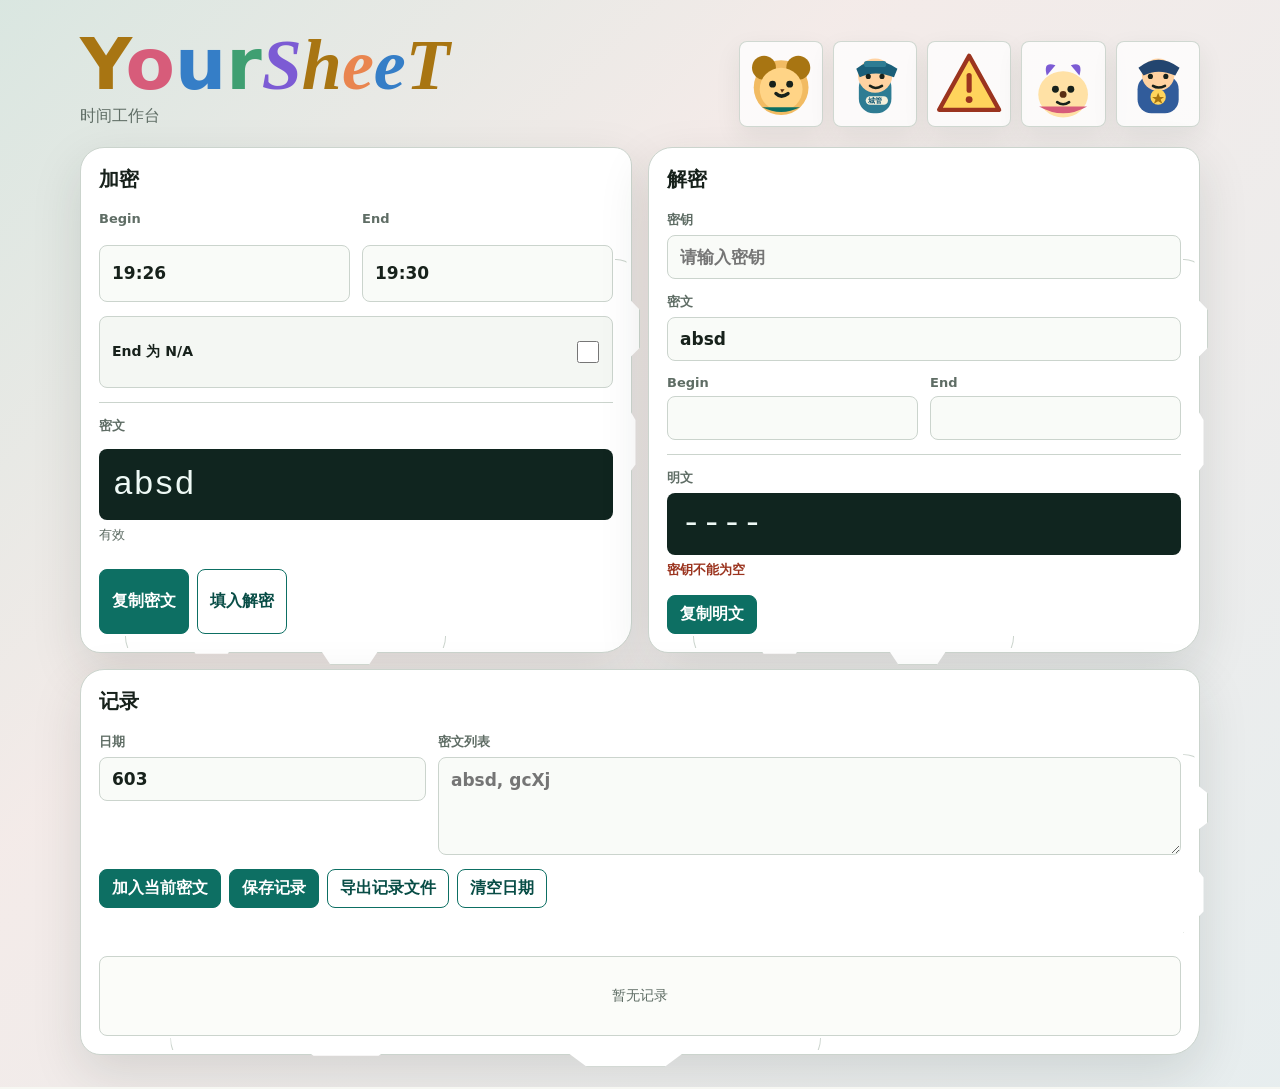
==== index.html @ ac3993b5 "Add melty panels and wrong-key alert" ====
<!doctype html>
<html lang="zh-CN">
<head>
  <meta charset="utf-8">
  <meta name="viewport" content="width=device-width, initial-scale=1">
  <title>YourSheeT</title>
  <style>
    :root {
      color-scheme: light;
      --bg: #f6f7f2;
      --ink: #17211b;
      --muted: #5f6d65;
      --line: #cbd4cd;
      --panel: #ffffff;
      --accent: #0d6f63;
      --accent-dark: #084d46;
      --ochre: #a87512;
      --rose: #d75c7a;
      --sky: #357ec7;
      --leaf: #3f9f72;
      --violet: #7c5bd4;
      --peach: #e9854f;
      --warn: #9b341f;
      --field: #f9fbf8;
      --shadow: 0 18px 50px rgba(32, 47, 39, 0.13);
    }

    * {
      box-sizing: border-box;
    }

    body {
      margin: 0;
      min-height: 100vh;
      overflow-x: hidden;
      font-family: Inter, ui-sans-serif, system-ui, -apple-system, BlinkMacSystemFont, "Segoe UI", sans-serif;
      background:
        linear-gradient(135deg, rgba(13, 111, 99, 0.12), rgba(215, 92, 122, 0.08) 36%, rgba(53, 126, 199, 0.08)),
        var(--bg);
      color: var(--ink);
    }

    main {
      width: min(1120px, calc(100vw - 32px));
      margin: 0 auto;
      padding: 32px 0;
    }

    header {
      margin-bottom: 20px;
    }

    .hero {
      display: grid;
      grid-template-columns: minmax(0, 1fr) minmax(320px, 0.72fr);
      gap: 18px;
      align-items: end;
    }

    .brand {
      margin: 0;
      font-size: clamp(32px, 6vw, 72px);
      line-height: 0.9;
      letter-spacing: 0;
      font-weight: 850;
    }

    .brand-main {
      font-family: Inter, ui-sans-serif, system-ui, -apple-system, BlinkMacSystemFont, "Segoe UI", sans-serif;
    }

    .brand-sheet {
      font-family: "Playfair Display", "Cormorant Garamond", Georgia, "Times New Roman", serif;
      font-weight: 760;
      font-style: italic;
    }

    .brand-ochre {
      color: var(--ochre);
    }

    .brand-rose {
      color: var(--rose);
    }

    .brand-sky {
      color: var(--sky);
    }

    .brand-leaf {
      color: var(--leaf);
    }

    .brand-violet {
      color: var(--violet);
    }

    .brand-peach {
      color: var(--peach);
    }

    .subhead {
      margin: 8px 0 0;
      color: var(--muted);
      font-size: 16px;
    }

    .visuals {
      display: grid;
      grid-template-columns: repeat(5, minmax(54px, 1fr));
      gap: 10px;
      align-items: end;
    }

    .mascot {
      display: grid;
      place-items: center;
      min-height: 86px;
      border: 1px solid rgba(203, 212, 205, 0.9);
      border-radius: 8px;
      background: rgba(255, 255, 255, 0.76);
      box-shadow: 0 10px 26px rgba(32, 47, 39, 0.08);
    }

    .mascot svg {
      width: min(86px, 100%);
      height: auto;
      display: block;
    }

    .workspace {
      display: grid;
      grid-template-columns: minmax(0, 1fr) minmax(0, 1fr);
      gap: 16px;
      align-items: stretch;
    }

    section {
      position: relative;
      display: flex;
      flex-direction: column;
      background: var(--panel);
      border: 1px solid var(--line);
      border-radius: 24px 18px 30px 20px;
      box-shadow: var(--shadow);
      min-width: 0;
      isolation: isolate;
    }

    section::before,
    section::after {
      content: "";
      position: absolute;
      pointer-events: none;
      z-index: 1;
      background: var(--panel);
      border: 1px solid var(--line);
    }

    section::before {
      left: 8%;
      bottom: -13px;
      width: 58%;
      height: 28px;
      border-top: 0;
      border-radius: 0 0 28px 28px;
      clip-path: polygon(0 0, 18% 0, 22% 62%, 32% 62%, 36% 0, 58% 0, 64% 100%, 76% 100%, 82% 0, 100% 0, 100% 42%, 0 42%);
    }

    section::after {
      right: -9px;
      top: 22%;
      width: 24px;
      height: 46%;
      border-left: 0;
      border-radius: 0 24px 24px 0;
      clip-path: polygon(0 0, 46% 0, 46% 16%, 100% 22%, 100% 38%, 44% 44%, 44% 62%, 82% 69%, 82% 88%, 0 100%);
    }

    .panel-head {
      display: flex;
      align-items: center;
      justify-content: space-between;
      gap: 12px;
      padding: 18px 18px 0;
      position: relative;
      z-index: 2;
    }

    h2 {
      margin: 0;
      font-size: 20px;
      letter-spacing: 0;
    }

    .panel-body {
      display: grid;
      gap: 14px;
      padding: 18px;
      flex: 1;
      position: relative;
      z-index: 2;
    }

    label {
      display: grid;
      gap: 6px;
      color: var(--muted);
      font-size: 13px;
      font-weight: 650;
    }

    input,
    textarea {
      width: 100%;
      min-height: 44px;
      border: 1px solid var(--line);
      border-radius: 8px;
      background: var(--field);
      color: var(--ink);
      font: inherit;
      font-size: 17px;
      padding: 10px 12px;
      outline: none;
    }

    textarea {
      min-height: 98px;
      resize: vertical;
      line-height: 1.5;
    }

    input:focus,
    textarea:focus {
      border-color: var(--accent);
      box-shadow: 0 0 0 3px rgba(13, 111, 99, 0.14);
    }

    input:disabled {
      color: var(--muted);
      background: #edf1ed;
    }

    .row {
      display: grid;
      grid-template-columns: minmax(0, 1fr) minmax(0, 1fr);
      gap: 12px;
    }

    .toggle {
      display: flex;
      align-items: center;
      justify-content: space-between;
      gap: 12px;
      min-height: 44px;
      border: 1px solid var(--line);
      border-radius: 8px;
      padding: 8px 10px 8px 12px;
      color: var(--ink);
      background: #f4f7f3;
      font-size: 14px;
      font-weight: 700;
    }

    .toggle input {
      width: 22px;
      min-height: 22px;
      accent-color: var(--accent);
    }

    .output {
      display: grid;
      gap: 6px;
      border-top: 1px solid var(--line);
      padding-top: 14px;
    }

    .output span {
      color: var(--muted);
      font-size: 13px;
      font-weight: 700;
    }

    .result {
      display: flex;
      align-items: center;
      min-height: 56px;
      border-radius: 8px;
      background: #10251f;
      color: #eef9f5;
      padding: 12px 14px;
      font-family: ui-monospace, SFMono-Regular, Menlo, Consolas, monospace;
      font-size: clamp(22px, 4vw, 34px);
      letter-spacing: 0;
      overflow-wrap: anywhere;
    }

    .status {
      min-height: 20px;
      color: var(--muted);
      font-size: 13px;
      line-height: 1.45;
    }

    .status.error {
      color: var(--warn);
      font-weight: 700;
    }

    .copy-row {
      display: flex;
      gap: 8px;
      flex-wrap: wrap;
    }

    button {
      min-height: 38px;
      border: 1px solid var(--accent);
      border-radius: 8px;
      background: var(--accent);
      color: white;
      padding: 8px 12px;
      font: inherit;
      font-weight: 750;
      cursor: pointer;
    }

    button.secondary {
      background: transparent;
      color: var(--accent-dark);
    }

    .records-panel {
      margin-top: 16px;
    }

    .records-grid {
      display: grid;
      grid-template-columns: minmax(170px, 0.44fr) minmax(0, 1fr);
      gap: 12px;
      align-items: start;
    }

    .record-list {
      display: grid;
      gap: 8px;
      min-height: 80px;
      border: 1px solid var(--line);
      border-radius: 8px;
      background: #fbfcf9;
      padding: 10px;
    }

    .record-row {
      display: grid;
      grid-template-columns: 80px minmax(0, 1fr);
      gap: 10px;
      align-items: start;
      border-radius: 8px;
      background: #f3f7f3;
      padding: 9px 10px;
      color: var(--ink);
      font-family: ui-monospace, SFMono-Regular, Menlo, Consolas, monospace;
      font-size: 14px;
    }

    .record-row strong {
      color: var(--accent-dark);
    }

    .record-empty {
      display: grid;
      place-items: center;
      min-height: 58px;
      color: var(--muted);
      font-size: 14px;
    }

    .peek-alert {
      position: fixed;
      inset: 0;
      z-index: 50;
      display: grid;
      place-items: center;
      padding: 20px;
      background: rgba(23, 33, 27, 0.34);
      opacity: 0;
      pointer-events: none;
      transition: opacity 120ms ease;
    }

    .peek-alert.show {
      opacity: 1;
      pointer-events: auto;
    }

    .peek-card {
      width: min(520px, calc(100vw - 36px));
      border: 4px solid #9b341f;
      border-radius: 28px 18px 32px 20px;
      background: #fff4c6;
      color: #17211b;
      box-shadow: 0 26px 80px rgba(23, 33, 27, 0.32);
      padding: 22px;
      text-align: center;
      transform: scale(0.18) rotate(-8deg);
    }

    .peek-alert.show .peek-card {
      animation: faceRush 520ms cubic-bezier(0.2, 1.5, 0.2, 1) both;
    }

    .peek-symbol {
      display: grid;
      place-items: center;
      width: 120px;
      height: 120px;
      margin: 0 auto 14px;
      border-radius: 50%;
      background: #ffd45c;
      border: 5px solid #9b341f;
      font-size: 64px;
      line-height: 1;
    }

    .peek-message {
      margin: 0;
      font-size: clamp(24px, 5vw, 40px);
      line-height: 1.05;
      font-weight: 900;
      letter-spacing: 0;
    }

    .peek-close {
      margin-top: 18px;
      background: #9b341f;
      border-color: #9b341f;
    }

    @keyframes faceRush {
      0% {
        transform: scale(0.16) rotate(-12deg);
      }

      58% {
        transform: scale(1.18) rotate(3deg);
      }

      76% {
        transform: scale(0.94) rotate(-1deg);
      }

      100% {
        transform: scale(1) rotate(0);
      }
    }

    @media (max-width: 780px) {
      main {
        width: min(100vw - 20px, 640px);
        padding: 18px 0;
      }

      .hero,
      .workspace,
      .row,
      .records-grid {
        grid-template-columns: 1fr;
      }

      .visuals {
        grid-template-columns: repeat(5, minmax(48px, 1fr));
        gap: 6px;
      }

      .mascot {
        min-height: 62px;
      }

      section::after {
        display: none;
      }

      .record-row {
        grid-template-columns: 1fr;
        gap: 4px;
      }
    }
  </style>
</head>
<body>
  <main>
    <header>
      <div class="hero">
        <div>
        <h1 class="brand" aria-label="YourSheeT">
          <span class="brand-main"><span class="brand-ochre">Y</span><span class="brand-rose">o</span><span class="brand-sky">u</span><span class="brand-leaf">r</span></span><span class="brand-sheet"><span class="brand-violet">S</span><span class="brand-ochre">h</span><span class="brand-peach">e</span><span class="brand-sky">e</span><span class="brand-ochre">T</span></span>
        </h1>
        <p class="subhead">时间工作台</p>
        </div>
        <div class="visuals" aria-hidden="true">
          <div class="mascot">
            <svg viewBox="0 0 96 96" role="img">
              <circle cx="48" cy="52" r="32" fill="#f2bb62"/>
              <circle cx="28" cy="29" r="14" fill="#a87512"/>
              <circle cx="68" cy="29" r="14" fill="#a87512"/>
              <circle cx="48" cy="54" r="25" fill="#ffd486"/>
              <circle cx="38" cy="48" r="4" fill="#17211b"/>
              <circle cx="58" cy="48" r="4" fill="#17211b"/>
              <path d="M42 59 Q48 65 56 59" fill="none" stroke="#17211b" stroke-width="4" stroke-linecap="round"/>
              <path d="M47 54 L52 54 L49 58 Z" fill="#5a2e12"/>
              <path d="M26 75 Q48 86 70 75" fill="#0d6f63"/>
            </svg>
          </div>
          <div class="mascot">
            <svg viewBox="0 0 96 96" role="img">
              <rect x="29" y="35" width="38" height="47" rx="17" fill="#2e7c93"/>
              <circle cx="48" cy="38" r="20" fill="#ffd2a1"/>
              <path d="M26 30 Q48 12 74 30 L70 40 Q48 31 30 40 Z" fill="#1a5f79"/>
              <rect x="35" y="21" width="26" height="7" rx="3" fill="#2e7c93"/>
              <circle cx="40" cy="39" r="3" fill="#17211b"/>
              <circle cx="56" cy="39" r="3" fill="#17211b"/>
              <path d="M42 50 Q48 55 56 50" fill="none" stroke="#17211b" stroke-width="3" stroke-linecap="round"/>
              <rect x="37" y="62" width="26" height="10" rx="5" fill="#f5f0dc"/>
              <text x="48" y="70" text-anchor="middle" font-size="8" font-weight="700" fill="#1a5f79">城管</text>
            </svg>
          </div>
          <div class="mascot">
            <svg viewBox="0 0 96 96" role="img">
              <path d="M48 15 L83 78 H13 Z" fill="#ffd45c" stroke="#9b341f" stroke-width="5" stroke-linejoin="round"/>
              <rect x="45" y="35" width="6" height="23" rx="3" fill="#9b341f"/>
              <circle cx="48" cy="66" r="4" fill="#9b341f"/>
            </svg>
          </div>
          <div class="mascot">
            <svg viewBox="0 0 96 96" role="img">
              <ellipse cx="48" cy="60" rx="29" ry="27" fill="#ffe1a5"/>
              <path d="M29 38 Q24 21 39 26" fill="#7c5bd4"/>
              <path d="M67 38 Q72 21 57 26" fill="#7c5bd4"/>
              <circle cx="39" cy="54" r="4" fill="#17211b"/>
              <circle cx="57" cy="54" r="4" fill="#17211b"/>
              <circle cx="48" cy="60" r="4" fill="#5a2e12"/>
              <path d="M41 69 Q48 74 55 69" fill="none" stroke="#17211b" stroke-width="3" stroke-linecap="round"/>
              <path d="M20 74 Q48 90 76 74" fill="#d75c7a"/>
            </svg>
          </div>
          <div class="mascot">
            <svg viewBox="0 0 96 96" role="img">
              <rect x="24" y="38" width="48" height="44" rx="16" fill="#315c9b"/>
              <circle cx="48" cy="37" r="19" fill="#ffd2a1"/>
              <path d="M25 29 Q48 10 73 29 L68 38 Q48 29 31 38 Z" fill="#23456f"/>
              <circle cx="39" cy="39" r="3" fill="#17211b"/>
              <circle cx="57" cy="39" r="3" fill="#17211b"/>
              <path d="M42 50 Q48 54 56 50" fill="none" stroke="#17211b" stroke-width="3" stroke-linecap="round"/>
              <circle cx="48" cy="63" r="9" fill="#ffd45c"/>
              <path d="M48 58 L50 63 L55 63 L51 66 L53 71 L48 68 L43 71 L45 66 L41 63 L46 63 Z" fill="#a87512"/>
            </svg>
          </div>
        </div>
      </div>
    </header>

    <div class="workspace">
      <section aria-labelledby="encrypt-title">
        <div class="panel-head">
          <h2 id="encrypt-title">加密</h2>
        </div>
        <div class="panel-body">
          <div class="row">
            <label>
              Begin
              <input id="begin" value="19:26" inputmode="numeric" autocomplete="off">
            </label>
            <label>
              End
              <input id="end" value="19:30" inputmode="numeric" autocomplete="off">
            </label>
          </div>
          <label class="toggle">
            End 为 N/A
            <input id="no-end" type="checkbox">
          </label>
          <div class="output">
            <span>密文</span>
            <div id="cipher-output" class="result">absd</div>
            <div id="encrypt-status" class="status"></div>
          </div>
          <div class="copy-row">
            <button id="copy-code" type="button">复制密文</button>
            <button id="use-code" class="secondary" type="button">填入解密</button>
          </div>
        </div>
      </section>

      <section aria-labelledby="decrypt-title">
        <div class="panel-head">
          <h2 id="decrypt-title">解密</h2>
        </div>
        <div class="panel-body">
          <label>
            密钥
            <input id="dec-key" type="password" value="" placeholder="请输入密钥" autocomplete="off">
          </label>
          <label>
            密文
            <input id="cipher-input" value="absd" maxlength="4" autocomplete="off">
          </label>
          <div class="row">
            <label>
              Begin
              <input id="decoded-begin" readonly>
            </label>
            <label>
              End
              <input id="decoded-end" readonly>
            </label>
          </div>
          <div class="output">
            <span>明文</span>
            <div id="plain-output" class="result">----</div>
            <div id="decrypt-status" class="status"></div>
          </div>
          <div class="copy-row">
            <button id="copy-plain" type="button">复制明文</button>
          </div>
        </div>
      </section>
    </div>

    <section class="records-panel" aria-labelledby="records-title">
      <div class="panel-head">
        <h2 id="records-title">记录</h2>
      </div>
      <div class="panel-body">
        <div class="records-grid">
          <label>
            日期
            <input id="record-date" value="603" inputmode="numeric" autocomplete="off">
          </label>
          <label>
            密文列表
            <textarea id="record-codes" autocomplete="off" placeholder="absd, gcXj"></textarea>
          </label>
        </div>
        <div class="copy-row">
          <button id="add-current-code" type="button">加入当前密文</button>
          <button id="save-record" type="button">保存记录</button>
          <button id="export-records" class="secondary" type="button">导出记录文件</button>
          <button id="clear-record-day" class="secondary" type="button">清空日期</button>
        </div>
        <div id="record-status" class="status"></div>
        <div id="record-list" class="record-list" aria-live="polite"></div>
      </div>
    </section>
  </main>

  <div id="peek-alert" class="peek-alert" aria-hidden="true">
    <div class="peek-card" role="alertdialog" aria-modal="true" aria-labelledby="peek-message">
      <div class="peek-symbol">!</div>
      <p id="peek-message" class="peek-message">Stop peeking at our research progress! It's really disgusting 🤢</p>
      <button id="peek-close" class="peek-close" type="button">OK</button>
    </div>
  </div>

  <script>
    const ALPHABET = "abcdefghijklmnopqrstuvwxyzABCDEFGHIJKLMNOPQRSTUVWXYZ";
    const BASE = ALPHABET.length;
    const CODE_LENGTH = 4;
    const MODULUS = BASE ** CODE_LENGTH;
    const MINUTES_PER_DAY = 24 * 60;
    const END_BUCKETS = MINUTES_PER_DAY + 1;
    const RANGE_COUNT = MINUTES_PER_DAY * END_BUCKETS;
    const FNV64_OFFSET = 14695981039346656037n;
    const FNV64_PRIME = 1099511628211n;
    const FNV64_MASK = (1n << 64n) - 1n;

    const ANCHOR_KEY = "dog";
    const ANCHOR_START = "19:26";
    const ANCHOR_END = "19:30";
    const ANCHOR_CODE = "absd";

    const decKey = document.querySelector("#dec-key");
    const beginInput = document.querySelector("#begin");
    const endInput = document.querySelector("#end");
    const noEndInput = document.querySelector("#no-end");
    const cipherOutput = document.querySelector("#cipher-output");
    const encryptStatus = document.querySelector("#encrypt-status");
    const cipherInput = document.querySelector("#cipher-input");
    const decodedBegin = document.querySelector("#decoded-begin");
    const decodedEnd = document.querySelector("#decoded-end");
    const plainOutput = document.querySelector("#plain-output");
    const decryptStatus = document.querySelector("#decrypt-status");
    const recordDate = document.querySelector("#record-date");
    const recordCodes = document.querySelector("#record-codes");
    const recordStatus = document.querySelector("#record-status");
    const recordList = document.querySelector("#record-list");
    const peekAlert = document.querySelector("#peek-alert");
    const peekClose = document.querySelector("#peek-close");

    const encoder = new TextEncoder();
    const RECORD_STORAGE_KEY = "yoursheet.records.v1";
    let records = {};
    let lastPeekKey = "";

    function mod(value, modulus) {
      return ((value % modulus) + modulus) % modulus;
    }

    function gcd(a, b) {
      while (b !== 0) {
        const temp = b;
        b = a % b;
        a = temp;
      }
      return Math.abs(a);
    }

    function modInverse(value, modulus) {
      let oldR = value;
      let r = modulus;
      let oldS = 1;
      let s = 0;

      while (r !== 0) {
        const quotient = Math.floor(oldR / r);
        [oldR, r] = [r, oldR - quotient * r];
        [oldS, s] = [s, oldS - quotient * s];
      }

      if (oldR !== 1) {
        throw new Error("密钥无效");
      }

      return mod(oldS, modulus);
    }

    function hashInt(key, purpose) {
      if (typeof key !== "string" || key.length === 0) {
        throw new Error("密钥不能为空");
      }

      let value = FNV64_OFFSET;
      const bytes = encoder.encode(`TimeR:${purpose}:${key}`);
      for (const byte of bytes) {
        value ^= BigInt(byte);
        value = (value * FNV64_PRIME) & FNV64_MASK;
      }
      return value;
    }

    function keyMultiplier(key) {
      let candidate = Number(hashInt(key, "multiplier") % BigInt(MODULUS));
      candidate |= 1;

      while (gcd(candidate, MODULUS) !== 1) {
        candidate = (candidate + 2) % MODULUS;
        if (candidate === 0) {
          candidate = 1;
        }
      }

      return candidate;
    }

    function rawOffset(key) {
      return Number(hashInt(key, "offset") % BigInt(MODULUS));
    }

    function keyParameters(key) {
      const multiplier = keyMultiplier(key);
      const offset = mod(rawOffset(key) + ANCHOR_CALIBRATION, MODULUS);
      return { multiplier, offset };
    }

    function parseTime(value) {
      const text = String(value);
      const match = text.match(/^\s*(\d{1,2})\s*(?::|：)\s*(\d{1,2})\s*$/);
      if (!match) {
        throw new Error("时间格式应为 HH:MM");
      }

      const hour = Number(match[1]);
      const minute = Number(match[2]);
      if (hour > 23 || minute > 59) {
        throw new Error("时间范围应为 00:00 到 23:59");
      }

      return hour * 60 + minute;
    }

    function parseOptionalEnd(value) {
      const normalized = String(value ?? "").trim().toLowerCase();
      if (["", "n/a", "na", "none", "null", "-"].includes(normalized)) {
        return null;
      }
      return parseTime(value);
    }

    function formatTime(value) {
      const hour = Math.floor(value / 60);
      const minute = value % 60;
      return `${String(hour).padStart(2, "0")}:${String(minute).padStart(2, "0")}`;
    }

    function rankInterval(startMinute, endMinute) {
      const endBucket = endMinute === null ? MINUTES_PER_DAY : endMinute;
      return startMinute * END_BUCKETS + endBucket;
    }

    function unrankInterval(rank) {
      if (rank < 0 || rank >= RANGE_COUNT) {
        throw new Error("该密文不属于当前密钥的有效时间空间");
      }
      const startMinute = Math.floor(rank / END_BUCKETS);
      const endBucket = rank % END_BUCKETS;
      return {
        start: startMinute,
        end: endBucket === MINUTES_PER_DAY ? null : endBucket
      };
    }

    function valueToCode(value) {
      if (value < 0 || value >= MODULUS) {
        throw new Error("密文数值超出范围");
      }
      const chars = [];
      let current = value;
      for (let i = 0; i < CODE_LENGTH; i += 1) {
        const index = current % BASE;
        current = Math.floor(current / BASE);
        chars.push(ALPHABET[index]);
      }
      return chars.reverse().join("");
    }

    function codeToValue(code) {
      if (code.length !== CODE_LENGTH) {
        throw new Error("密文必须是 4 个字母");
      }
      let value = 0;
      for (const char of code) {
        const index = ALPHABET.indexOf(char);
        if (index < 0) {
          throw new Error("密文只能使用 a-zA-Z");
        }
        value = value * BASE + index;
      }
      return value;
    }

    function calibration() {
      const anchorRank = rankInterval(parseTime(ANCHOR_START), parseTime(ANCHOR_END));
      const targetValue = codeToValue(ANCHOR_CODE);
      const anchorValue = keyMultiplier(ANCHOR_KEY) * anchorRank + rawOffset(ANCHOR_KEY);
      return mod(targetValue - anchorValue, MODULUS);
    }

    const ANCHOR_CALIBRATION = calibration();

    function encryptInterval(start, end, key) {
      const startMinute = parseTime(start);
      const endMinute = parseOptionalEnd(end);
      const rank = rankInterval(startMinute, endMinute);
      const { multiplier, offset } = keyParameters(key);
      return valueToCode(mod(multiplier * rank + offset, MODULUS));
    }

    function decryptCode(code, key) {
      const value = codeToValue(code.trim());
      const { multiplier, offset } = keyParameters(key);
      const inverse = modInverse(multiplier, MODULUS);
      const rank = mod((value - offset) * inverse, MODULUS);
      return unrankInterval(rank);
    }

    function setStatus(element, message, isError = false) {
      element.textContent = message;
      element.classList.toggle("error", isError);
    }

    function updateEncryption() {
      endInput.disabled = noEndInput.checked;
      if (noEndInput.checked) {
        endInput.value = "";
      }

      try {
        const endValue = noEndInput.checked ? null : endInput.value;
        const code = encryptInterval(beginInput.value, endValue, ANCHOR_KEY);
        cipherOutput.textContent = code;
        setStatus(encryptStatus, "有效");
      } catch (error) {
        cipherOutput.textContent = "----";
        setStatus(encryptStatus, error.message, true);
      }
    }

    function updateDecryption() {
      try {
        const key = decKey.value;
        if (!key) {
          throw new Error("密钥不能为空");
        }
        if (key !== ANCHOR_KEY) {
          if (key.length >= ANCHOR_KEY.length) {
            showPeekAlert(key);
          }
          throw new Error("密钥无效");
        }

        const decoded = decryptCode(cipherInput.value, key);
        const begin = formatTime(decoded.start);
        const end = decoded.end === null ? "N/A" : formatTime(decoded.end);
        decodedBegin.value = begin;
        decodedEnd.value = end;
        plainOutput.textContent = `${begin}-${end}`;
        setStatus(decryptStatus, "有效");
      } catch (error) {
        decodedBegin.value = "";
        decodedEnd.value = "";
        plainOutput.textContent = "----";
        setStatus(decryptStatus, error.message, true);
      }
    }

    function showPeekAlert(key) {
      if (lastPeekKey === key && peekAlert.classList.contains("show")) {
        return;
      }
      lastPeekKey = key;
      peekAlert.classList.add("show");
      peekAlert.setAttribute("aria-hidden", "false");
    }

    function hidePeekAlert() {
      peekAlert.classList.remove("show");
      peekAlert.setAttribute("aria-hidden", "true");
    }

    function writeClipboard(text, statusElement) {
      if (!navigator.clipboard) {
        setStatus(statusElement, "当前浏览器不支持剪贴板", true);
        return;
      }
      navigator.clipboard.writeText(text).then(
        () => setStatus(statusElement, "已复制"),
        () => setStatus(statusElement, "复制失败", true)
      );
    }

    function storageGet() {
      try {
        return window.localStorage.getItem(RECORD_STORAGE_KEY);
      } catch {
        return null;
      }
    }

    function storageSet(value) {
      try {
        window.localStorage.setItem(RECORD_STORAGE_KEY, value);
      } catch {
        setStatus(recordStatus, "本地保存不可用，已保留在当前页面", true);
      }
    }

    function normalizeDate(value) {
      const text = String(value ?? "").trim();
      if (!text) {
        throw new Error("日期不能为空");
      }

      const calendarMatch = text.match(/(\d{1,2})\D+(\d{1,2})/);
      if (calendarMatch) {
        const month = Number(calendarMatch[1]);
        const day = Number(calendarMatch[2]);
        validateMonthDay(month, day);
        return `${month}${String(day).padStart(2, "0")}`;
      }

      const digits = text.replace(/\D/g, "");
      if (digits.length < 3 || digits.length > 4) {
        throw new Error("日期示例：603");
      }

      const month = Number(digits.length === 3 ? digits.slice(0, 1) : digits.slice(0, 2));
      const day = Number(digits.length === 3 ? digits.slice(1) : digits.slice(2));
      validateMonthDay(month, day);
      return `${month}${String(day).padStart(2, "0")}`;
    }

    function validateMonthDay(month, day) {
      if (month < 1 || month > 12 || day < 1 || day > 31) {
        throw new Error("日期范围无效");
      }
    }

    function parseCodes(value) {
      const codes = String(value ?? "")
        .split(/[\s,，;；、{}[\]()]+/)
        .map((item) => item.trim())
        .filter(Boolean);

      if (codes.length === 0) {
        throw new Error("请输入至少一个密文");
      }

      codes.forEach(codeToValue);
      return Array.from(new Set(codes));
    }

    function saveRecords() {
      storageSet(JSON.stringify(records, null, 2));
      renderRecords();
    }

    function renderRecords() {
      recordList.replaceChildren();
      const days = Object.keys(records).sort((a, b) => Number(a) - Number(b));

      if (days.length === 0) {
        const empty = document.createElement("div");
        empty.className = "record-empty";
        empty.textContent = "暂无记录";
        recordList.append(empty);
        return;
      }

      for (const day of days) {
        const row = document.createElement("div");
        row.className = "record-row";

        const date = document.createElement("strong");
        date.textContent = `${day}:`;

        const codes = document.createElement("span");
        codes.textContent = `{${records[day].join(", ")}}`;

        row.append(date, codes);
        recordList.append(row);
      }
    }

    async function loadRecords() {
      let repoRecords = {};
      if (typeof fetch === "function") {
        try {
          const response = await fetch("records.json", { cache: "no-store" });
          if (response.ok) {
            repoRecords = await response.json();
          }
        } catch {
          repoRecords = {};
        }
      }

      let localRecords = {};
      const stored = storageGet();
      if (stored) {
        try {
          localRecords = JSON.parse(stored);
        } catch {
          localRecords = {};
        }
      }

      records = mergeRecords(repoRecords, localRecords);
      renderRecords();
    }

    function mergeRecords(...sources) {
      const merged = {};
      for (const source of sources) {
        if (!source || typeof source !== "object") {
          continue;
        }
        for (const [day, values] of Object.entries(source)) {
          if (!Array.isArray(values)) {
            continue;
          }
          let normalizedDay;
          try {
            normalizedDay = normalizeDate(day);
          } catch {
            continue;
          }
          const nextValues = values.map(String).filter((value) => {
            try {
              codeToValue(value);
              return true;
            } catch {
              return false;
            }
          });
          merged[normalizedDay] = Array.from(new Set([...(merged[normalizedDay] || []), ...nextValues]));
        }
      }
      return merged;
    }

    function addRecord() {
      try {
        const day = normalizeDate(recordDate.value);
        const codes = parseCodes(recordCodes.value);
        records[day] = Array.from(new Set([...(records[day] || []), ...codes]));
        saveRecords();
        setStatus(recordStatus, "已保存");
      } catch (error) {
        setStatus(recordStatus, error.message, true);
      }
    }

    function addCurrentCodeToInput() {
      const code = cipherOutput.textContent.trim();
      if (code === "----") {
        setStatus(recordStatus, "当前密文不可用", true);
        return;
      }

      const existing = recordCodes.value.trim();
      recordCodes.value = existing ? `${existing}, ${code}` : code;
      setStatus(recordStatus, "已加入");
    }

    function clearRecordDay() {
      try {
        const day = normalizeDate(recordDate.value);
        delete records[day];
        saveRecords();
        setStatus(recordStatus, "已清空");
      } catch (error) {
        setStatus(recordStatus, error.message, true);
      }
    }

    function exportRecords() {
      const payload = `${JSON.stringify(records, null, 2)}\n`;
      const blob = new Blob([payload], { type: "application/json" });
      const url = URL.createObjectURL(blob);
      const link = document.createElement("a");
      link.href = url;
      link.download = "records.json";
      link.click();
      URL.revokeObjectURL(url);
      setStatus(recordStatus, "已导出");
    }

    [beginInput, endInput, noEndInput].forEach((element) => {
      element.addEventListener("input", updateEncryption);
      element.addEventListener("change", updateEncryption);
    });

    [decKey, cipherInput].forEach((element) => {
      element.addEventListener("input", updateDecryption);
    });

    document.querySelector("#copy-code").addEventListener("click", () => {
      writeClipboard(cipherOutput.textContent, encryptStatus);
    });

    document.querySelector("#use-code").addEventListener("click", () => {
      cipherInput.value = cipherOutput.textContent;
      updateDecryption();
    });

    document.querySelector("#copy-plain").addEventListener("click", () => {
      writeClipboard(plainOutput.textContent, decryptStatus);
    });

    document.querySelector("#add-current-code").addEventListener("click", addCurrentCodeToInput);
    document.querySelector("#save-record").addEventListener("click", addRecord);
    document.querySelector("#export-records").addEventListener("click", exportRecords);
    document.querySelector("#clear-record-day").addEventListener("click", clearRecordDay);

    peekClose.addEventListener("click", hidePeekAlert);
    peekAlert.addEventListener("click", (event) => {
      if (event.target === peekAlert) {
        hidePeekAlert();
      }
    });
    document.addEventListener("keydown", (event) => {
      if (event.key === "Escape") {
        hidePeekAlert();
      }
    });

    updateEncryption();
    updateDecryption();
    loadRecords();
  </script>
</body>
</html>
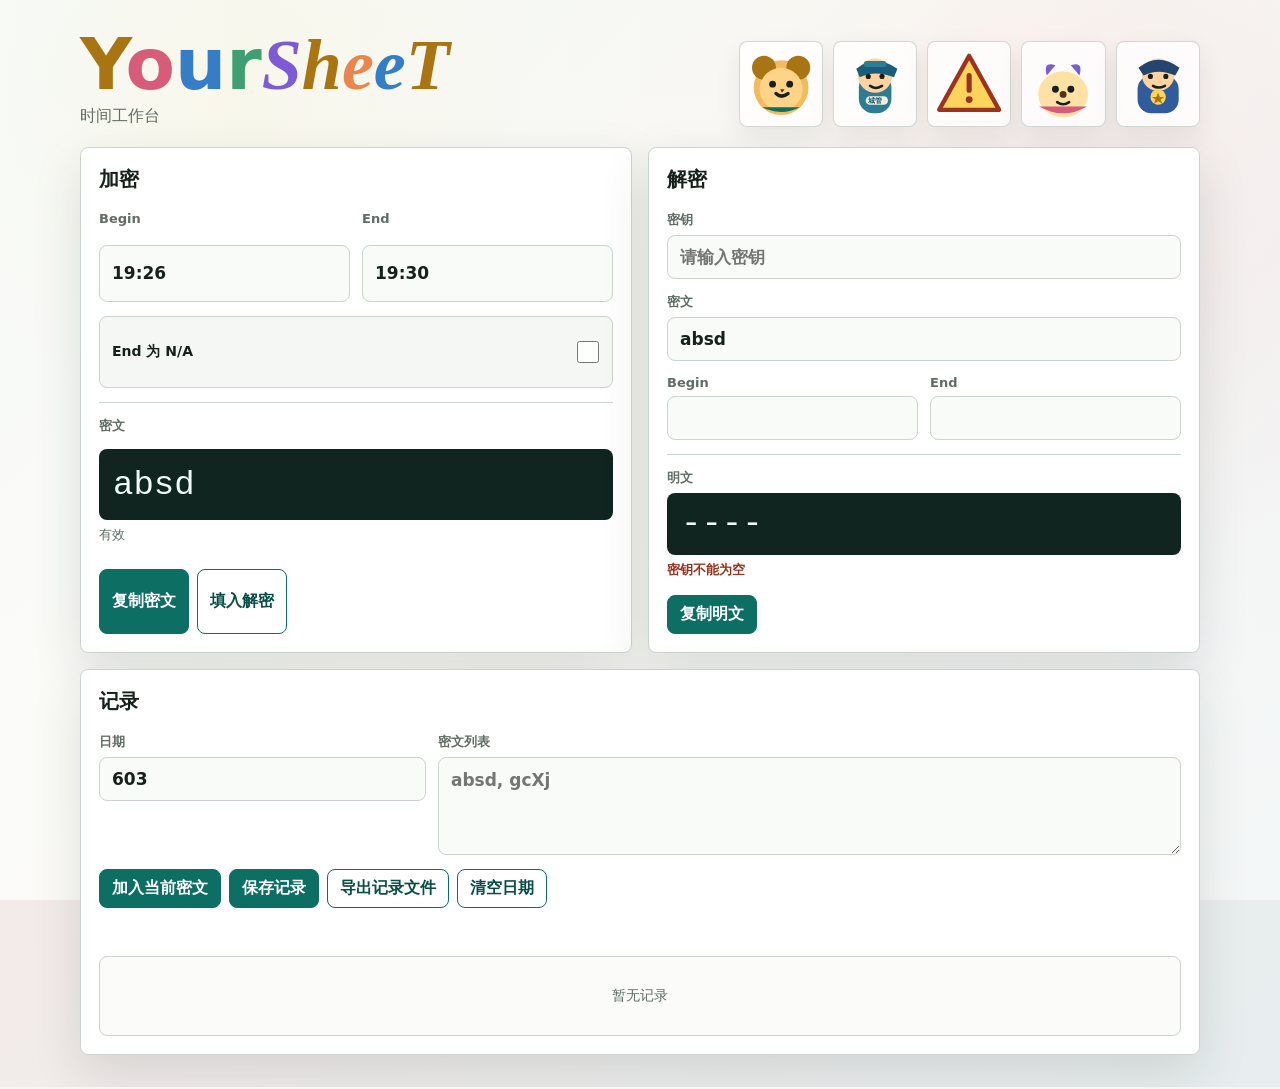
==== commit fa5148ed: "Add flowing code background" ====
--- a/index.html
+++ b/index.html
@@ -35,15 +35,97 @@
       overflow-x: hidden;
       font-family: Inter, ui-sans-serif, system-ui, -apple-system, BlinkMacSystemFont, "Segoe UI", sans-serif;
       background:
-        linear-gradient(135deg, rgba(13, 111, 99, 0.12), rgba(215, 92, 122, 0.08) 36%, rgba(53, 126, 199, 0.08)),
+        linear-gradient(135deg, rgba(13, 111, 99, 0.1), rgba(215, 92, 122, 0.08) 36%, rgba(53, 126, 199, 0.08)),
         var(--bg);
       color: var(--ink);
+    }
+
+    .code-bg {
+      position: fixed;
+      inset: 0;
+      z-index: 0;
+      overflow: hidden;
+      pointer-events: none;
+      background:
+        radial-gradient(circle at 18% 12%, rgba(255, 212, 92, 0.18), transparent 24%),
+        radial-gradient(circle at 86% 28%, rgba(215, 92, 122, 0.14), transparent 30%),
+        linear-gradient(135deg, #eaf3ed 0%, #f8f3ec 48%, #e8f1f8 100%);
+    }
+
+    .code-bg::after {
+      content: "";
+      position: absolute;
+      inset: 0;
+      background:
+        linear-gradient(90deg, rgba(255, 255, 255, 0.56), rgba(255, 255, 255, 0.22)),
+        linear-gradient(180deg, rgba(246, 247, 242, 0.12), rgba(246, 247, 242, 0.62));
+    }
+
+    .code-stream {
+      position: absolute;
+      top: -140vh;
+      display: grid;
+      gap: 8px;
+      width: max-content;
+      color: rgba(13, 111, 99, 0.22);
+      font-family: ui-monospace, SFMono-Regular, Menlo, Consolas, monospace;
+      font-size: 13px;
+      line-height: 1;
+      letter-spacing: 0;
+      white-space: nowrap;
+      filter: blur(0.1px);
+      animation: codeFall linear infinite;
+    }
+
+    .code-token {
+      display: inline-block;
+      transform: rotate(var(--tilt, 0deg));
+      text-shadow: 0 0 10px rgba(255, 255, 255, 0.42);
+    }
+
+    .code-token.poop {
+      color: rgba(155, 52, 31, 0.34);
+      font-size: 24px;
+      filter: saturate(1.18);
+    }
+
+    .code-token.code-shit {
+      color: rgba(168, 117, 18, 0.36);
+      font-weight: 800;
+      font-size: 15px;
+    }
+
+    .code-token.code-poop {
+      color: rgba(168, 117, 18, 0.32);
+      font-size: 17px;
+      font-weight: 900;
+      line-height: 0.82;
+      white-space: pre;
+    }
+
+    @keyframes codeFall {
+      from {
+        transform: translateY(-12vh);
+      }
+
+      to {
+        transform: translateY(260vh);
+      }
+    }
+
+    @media (prefers-reduced-motion: reduce) {
+      .code-stream {
+        animation: none;
+        opacity: 0.32;
+      }
     }
 
     main {
       width: min(1120px, calc(100vw - 32px));
       margin: 0 auto;
       padding: 32px 0;
+      position: relative;
+      z-index: 2;
     }
 
     header {
@@ -141,40 +223,10 @@
       flex-direction: column;
       background: var(--panel);
       border: 1px solid var(--line);
-      border-radius: 24px 18px 30px 20px;
+      border-radius: 8px;
       box-shadow: var(--shadow);
       min-width: 0;
       isolation: isolate;
-    }
-
-    section::before,
-    section::after {
-      content: "";
-      position: absolute;
-      pointer-events: none;
-      z-index: 1;
-      background: var(--panel);
-      border: 1px solid var(--line);
-    }
-
-    section::before {
-      left: 8%;
-      bottom: -13px;
-      width: 58%;
-      height: 28px;
-      border-top: 0;
-      border-radius: 0 0 28px 28px;
-      clip-path: polygon(0 0, 18% 0, 22% 62%, 32% 62%, 36% 0, 58% 0, 64% 100%, 76% 100%, 82% 0, 100% 0, 100% 42%, 0 42%);
-    }
-
-    section::after {
-      right: -9px;
-      top: 22%;
-      width: 24px;
-      height: 46%;
-      border-left: 0;
-      border-radius: 0 24px 24px 0;
-      clip-path: polygon(0 0, 46% 0, 46% 16%, 100% 22%, 100% 38%, 44% 44%, 44% 62%, 82% 69%, 82% 88%, 0 100%);
     }
 
     .panel-head {
@@ -477,10 +529,6 @@
         min-height: 62px;
       }
 
-      section::after {
-        display: none;
-      }
-
       .record-row {
         grid-template-columns: 1fr;
         gap: 4px;
@@ -489,6 +537,8 @@
   </style>
 </head>
 <body>
+  <div id="code-bg" class="code-bg" aria-hidden="true"></div>
+
   <main>
     <header>
       <div class="hero">
@@ -696,6 +746,7 @@
     const recordList = document.querySelector("#record-list");
     const peekAlert = document.querySelector("#peek-alert");
     const peekClose = document.querySelector("#peek-close");
+    const codeBg = document.querySelector("#code-bg");
 
     const encoder = new TextEncoder();
     const RECORD_STORAGE_KEY = "yoursheet.records.v1";
@@ -946,6 +997,60 @@
         () => setStatus(statusElement, "已复制"),
         () => setStatus(statusElement, "复制失败", true)
       );
+    }
+
+    function createCodeBackground() {
+      if (!codeBg) {
+        return;
+      }
+
+      const baseTokens = [
+        "const", "let", "await", "return", "map()", "push()", "fn()", "{}",
+        "[]", "=>", "&&", "||", "if", "else", "while", "true", "false",
+        "null", "void", "new", "class", "try", "catch", "import", "export"
+      ];
+      const rareTokens = [
+        "💩", "s + h + i + t", "<shit/>", "{shit:true}", "sh_it++",
+        "return 💩", "s.h.i.t()", "/* shit */", "shit.map()"
+      ];
+      const codePoops = [
+        "  +\n+  +\n + +\n+     +",
+        "  ++\n +  +\n+ ++ +\n ++++",
+        "   +\n  +++\n + + +\n+  +  +",
+        " +++\n+ + +\n +++\n+   +"
+      ];
+
+      codeBg.replaceChildren();
+      const width = window.innerWidth || 1024;
+      const streamCount = width < 720 ? 16 : 30;
+
+      for (let i = 0; i < streamCount; i += 1) {
+        const stream = document.createElement("div");
+        stream.className = "code-stream";
+        stream.style.left = `${(i / streamCount) * 100 + Math.random() * 2.2}%`;
+        stream.style.animationDuration = `${18 + Math.random() * 24}s`;
+        stream.style.animationDelay = `${Math.random() * -32}s`;
+        stream.style.opacity = `${0.46 + Math.random() * 0.34}`;
+
+        const tokenCount = 30 + Math.floor(Math.random() * 18);
+        for (let j = 0; j < tokenCount; j += 1) {
+          const token = document.createElement("span");
+          const roll = Math.random();
+          if (roll < 0.025) {
+            token.textContent = codePoops[Math.floor(Math.random() * codePoops.length)];
+            token.className = "code-token code-poop";
+          } else {
+            const isRare = roll < 0.1;
+            const values = isRare ? rareTokens : baseTokens;
+            token.textContent = values[Math.floor(Math.random() * values.length)];
+            token.className = `code-token${isRare ? (token.textContent === "💩" || token.textContent.includes("💩") ? " poop" : " code-shit") : ""}`;
+          }
+          token.style.setProperty("--tilt", `${Math.random() * 8 - 4}deg`);
+          stream.append(token);
+        }
+
+        codeBg.append(stream);
+      }
     }
 
     function storageGet() {
@@ -1184,6 +1289,13 @@
       }
     });
 
+    let backgroundResizeTimer = 0;
+    window.addEventListener("resize", () => {
+      window.clearTimeout(backgroundResizeTimer);
+      backgroundResizeTimer = window.setTimeout(createCodeBackground, 180);
+    });
+
+    createCodeBackground();
     updateEncryption();
     updateDecryption();
     loadRecords();
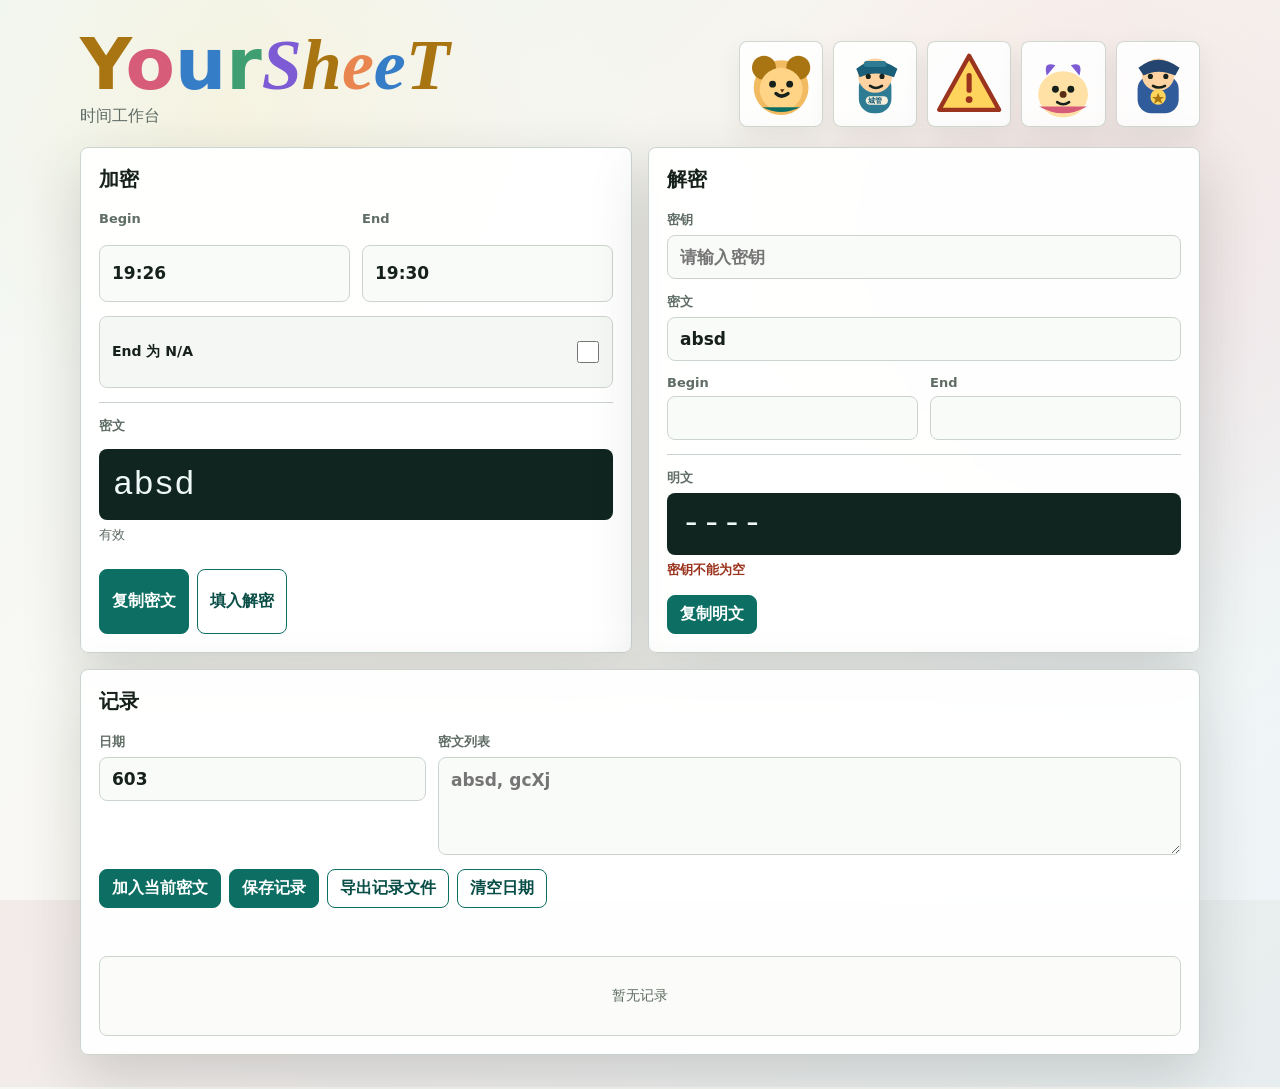
==== commit ddb78886: "Increase code background contrast" ====
--- a/index.html
+++ b/index.html
@@ -11,7 +11,7 @@
       --ink: #17211b;
       --muted: #5f6d65;
       --line: #cbd4cd;
-      --panel: #ffffff;
+      --panel: rgba(255, 255, 255, 0.94);
       --accent: #0d6f63;
       --accent-dark: #084d46;
       --ochre: #a87512;
@@ -57,8 +57,8 @@
       position: absolute;
       inset: 0;
       background:
-        linear-gradient(90deg, rgba(255, 255, 255, 0.56), rgba(255, 255, 255, 0.22)),
-        linear-gradient(180deg, rgba(246, 247, 242, 0.12), rgba(246, 247, 242, 0.62));
+        linear-gradient(90deg, rgba(255, 255, 255, 0.34), rgba(255, 255, 255, 0.08)),
+        linear-gradient(180deg, rgba(246, 247, 242, 0.02), rgba(246, 247, 242, 0.38));
     }
 
     .code-stream {
@@ -67,9 +67,9 @@
       display: grid;
       gap: 8px;
       width: max-content;
-      color: rgba(13, 111, 99, 0.22);
+      color: rgba(13, 111, 99, 0.38);
       font-family: ui-monospace, SFMono-Regular, Menlo, Consolas, monospace;
-      font-size: 13px;
+      font-size: 14px;
       line-height: 1;
       letter-spacing: 0;
       white-space: nowrap;
@@ -80,23 +80,23 @@
     .code-token {
       display: inline-block;
       transform: rotate(var(--tilt, 0deg));
-      text-shadow: 0 0 10px rgba(255, 255, 255, 0.42);
+      text-shadow: 0 0 8px rgba(255, 255, 255, 0.5);
     }
 
     .code-token.poop {
-      color: rgba(155, 52, 31, 0.34);
+      color: rgba(155, 52, 31, 0.55);
       font-size: 24px;
       filter: saturate(1.18);
     }
 
     .code-token.code-shit {
-      color: rgba(168, 117, 18, 0.36);
+      color: rgba(168, 117, 18, 0.58);
       font-weight: 800;
       font-size: 15px;
     }
 
     .code-token.code-poop {
-      color: rgba(168, 117, 18, 0.32);
+      color: rgba(168, 117, 18, 0.54);
       font-size: 17px;
       font-weight: 900;
       line-height: 0.82;
@@ -200,7 +200,7 @@
       min-height: 86px;
       border: 1px solid rgba(203, 212, 205, 0.9);
       border-radius: 8px;
-      background: rgba(255, 255, 255, 0.76);
+      background: rgba(255, 255, 255, 0.88);
       box-shadow: 0 10px 26px rgba(32, 47, 39, 0.08);
     }
 
@@ -224,7 +224,8 @@
       background: var(--panel);
       border: 1px solid var(--line);
       border-radius: 8px;
-      box-shadow: var(--shadow);
+      backdrop-filter: blur(5px);
+      box-shadow: 0 20px 58px rgba(32, 47, 39, 0.18);
       min-width: 0;
       isolation: isolate;
     }
@@ -268,7 +269,7 @@
       min-height: 44px;
       border: 1px solid var(--line);
       border-radius: 8px;
-      background: var(--field);
+      background: rgba(249, 251, 248, 0.94);
       color: var(--ink);
       font: inherit;
       font-size: 17px;
@@ -309,7 +310,7 @@
       border-radius: 8px;
       padding: 8px 10px 8px 12px;
       color: var(--ink);
-      background: #f4f7f3;
+      background: rgba(244, 247, 243, 0.94);
       font-size: 14px;
       font-weight: 700;
     }
@@ -399,7 +400,7 @@
       min-height: 80px;
       border: 1px solid var(--line);
       border-radius: 8px;
-      background: #fbfcf9;
+      background: rgba(251, 252, 249, 0.94);
       padding: 10px;
     }
 
@@ -1022,7 +1023,7 @@
 
       codeBg.replaceChildren();
       const width = window.innerWidth || 1024;
-      const streamCount = width < 720 ? 16 : 30;
+      const streamCount = width < 720 ? 18 : 34;
 
       for (let i = 0; i < streamCount; i += 1) {
         const stream = document.createElement("div");
@@ -1030,7 +1031,7 @@
         stream.style.left = `${(i / streamCount) * 100 + Math.random() * 2.2}%`;
         stream.style.animationDuration = `${18 + Math.random() * 24}s`;
         stream.style.animationDelay = `${Math.random() * -32}s`;
-        stream.style.opacity = `${0.46 + Math.random() * 0.34}`;
+        stream.style.opacity = `${0.6 + Math.random() * 0.32}`;
 
         const tokenCount = 30 + Math.floor(Math.random() * 18);
         for (let j = 0; j < tokenCount; j += 1) {
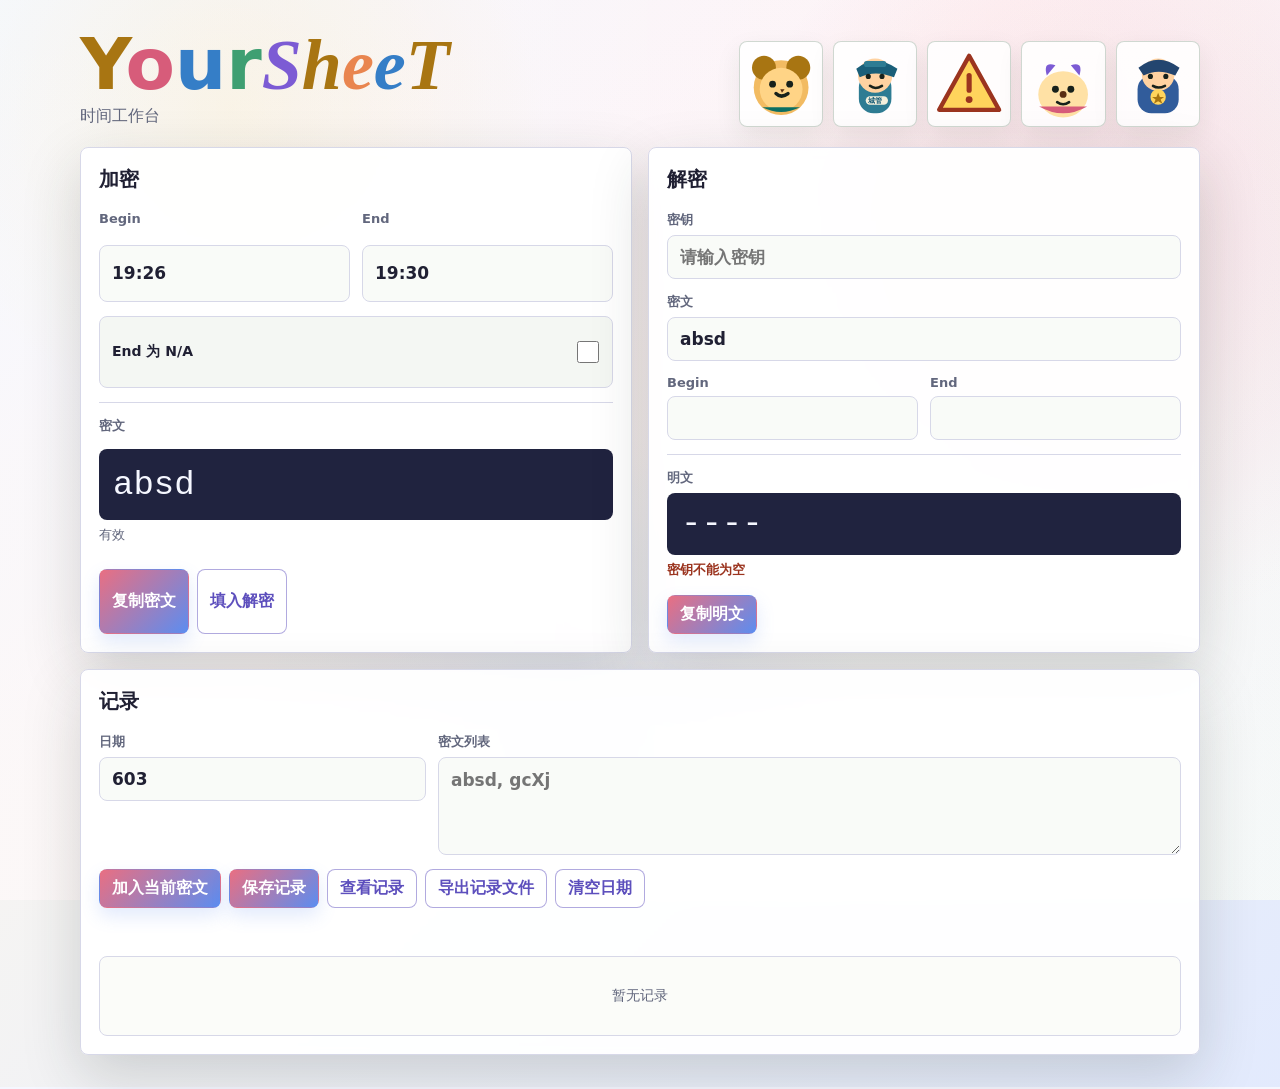
==== commit 3dbecf9e: "Refresh UI and add records page" ====
--- a/index.html
+++ b/index.html
@@ -7,13 +7,15 @@
   <style>
     :root {
       color-scheme: light;
-      --bg: #f6f7f2;
-      --ink: #17211b;
-      --muted: #5f6d65;
-      --line: #cbd4cd;
+      --bg: #f5f7ff;
+      --ink: #202033;
+      --muted: #62677d;
+      --line: #d7d8e8;
       --panel: rgba(255, 255, 255, 0.94);
-      --accent: #0d6f63;
-      --accent-dark: #084d46;
+      --accent: #d75c7a;
+      --accent-dark: #5d4fbd;
+      --button-start: #e96f82;
+      --button-end: #5c8df0;
       --ochre: #a87512;
       --rose: #d75c7a;
       --sky: #357ec7;
@@ -35,7 +37,7 @@
       overflow-x: hidden;
       font-family: Inter, ui-sans-serif, system-ui, -apple-system, BlinkMacSystemFont, "Segoe UI", sans-serif;
       background:
-        linear-gradient(135deg, rgba(13, 111, 99, 0.1), rgba(215, 92, 122, 0.08) 36%, rgba(53, 126, 199, 0.08)),
+        linear-gradient(135deg, rgba(215, 92, 122, 0.13), rgba(255, 212, 92, 0.08) 36%, rgba(92, 141, 240, 0.12)),
         var(--bg);
       color: var(--ink);
     }
@@ -47,9 +49,10 @@
       overflow: hidden;
       pointer-events: none;
       background:
-        radial-gradient(circle at 18% 12%, rgba(255, 212, 92, 0.18), transparent 24%),
-        radial-gradient(circle at 86% 28%, rgba(215, 92, 122, 0.14), transparent 30%),
-        linear-gradient(135deg, #eaf3ed 0%, #f8f3ec 48%, #e8f1f8 100%);
+        radial-gradient(circle at 18% 12%, rgba(255, 212, 92, 0.2), transparent 24%),
+        radial-gradient(circle at 86% 28%, rgba(215, 92, 122, 0.18), transparent 30%),
+        radial-gradient(circle at 44% 82%, rgba(92, 141, 240, 0.18), transparent 30%),
+        linear-gradient(135deg, #f0f5ff 0%, #fff2f4 46%, #f2f8fb 100%);
     }
 
     .code-bg::after {
@@ -67,7 +70,7 @@
       display: grid;
       gap: 8px;
       width: max-content;
-      color: rgba(13, 111, 99, 0.38);
+      color: rgba(73, 91, 172, 0.42);
       font-family: ui-monospace, SFMono-Regular, Menlo, Consolas, monospace;
       font-size: 14px;
       line-height: 1;
@@ -286,7 +289,7 @@
     input:focus,
     textarea:focus {
       border-color: var(--accent);
-      box-shadow: 0 0 0 3px rgba(13, 111, 99, 0.14);
+      box-shadow: 0 0 0 3px rgba(215, 92, 122, 0.16);
     }
 
     input:disabled {
@@ -339,8 +342,8 @@
       align-items: center;
       min-height: 56px;
       border-radius: 8px;
-      background: #10251f;
-      color: #eef9f5;
+      background: #20233f;
+      color: #f5f7ff;
       padding: 12px 14px;
       font-family: ui-monospace, SFMono-Regular, Menlo, Consolas, monospace;
       font-size: clamp(22px, 4vw, 34px);
@@ -366,21 +369,38 @@
       flex-wrap: wrap;
     }
 
-    button {
+    button,
+    .button-link {
+      display: inline-flex;
+      align-items: center;
+      justify-content: center;
       min-height: 38px;
-      border: 1px solid var(--accent);
+      border: 1px solid transparent;
       border-radius: 8px;
-      background: var(--accent);
+      background: linear-gradient(135deg, var(--button-start), var(--button-end));
       color: white;
       padding: 8px 12px;
       font: inherit;
       font-weight: 750;
       cursor: pointer;
-    }
-
-    button.secondary {
-      background: transparent;
+      text-decoration: none;
+      box-shadow: 0 8px 18px rgba(92, 141, 240, 0.18);
+      transition: transform 120ms ease, box-shadow 120ms ease, filter 120ms ease;
+    }
+
+    button:hover,
+    .button-link:hover {
+      filter: saturate(1.08);
+      transform: translateY(-1px);
+      box-shadow: 0 12px 24px rgba(215, 92, 122, 0.2);
+    }
+
+    button.secondary,
+    .button-link.secondary {
+      border-color: rgba(93, 79, 189, 0.48);
+      background: rgba(255, 255, 255, 0.86);
       color: var(--accent-dark);
+      box-shadow: none;
     }
 
     .records-panel {
@@ -410,7 +430,7 @@
       gap: 10px;
       align-items: start;
       border-radius: 8px;
-      background: #f3f7f3;
+      background: #f7f5ff;
       padding: 9px 10px;
       color: var(--ink);
       font-family: ui-monospace, SFMono-Regular, Menlo, Consolas, monospace;
@@ -696,6 +716,7 @@
         <div class="copy-row">
           <button id="add-current-code" type="button">加入当前密文</button>
           <button id="save-record" type="button">保存记录</button>
+          <a class="button-link secondary" href="record.html">查看记录</a>
           <button id="export-records" class="secondary" type="button">导出记录文件</button>
           <button id="clear-record-day" class="secondary" type="button">清空日期</button>
         </div>
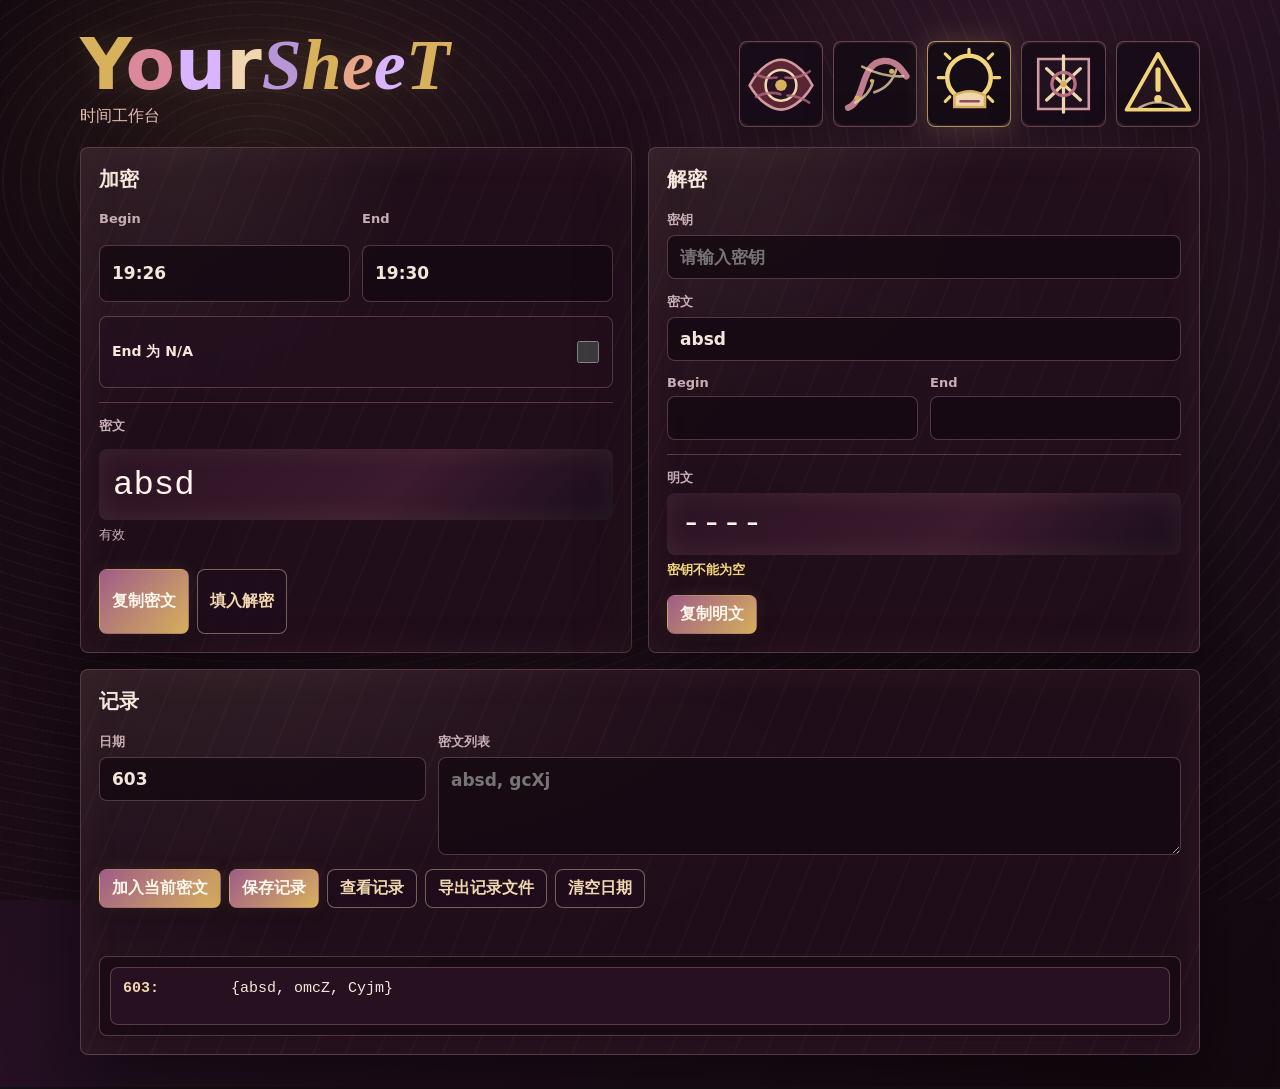
==== commit 51532ad3: "Refactor UI into flesh dashboard theme" ====
--- a/index.html
+++ b/index.html
@@ -4,558 +4,7 @@
   <meta charset="utf-8">
   <meta name="viewport" content="width=device-width, initial-scale=1">
   <title>YourSheeT</title>
-  <style>
-    :root {
-      color-scheme: light;
-      --bg: #f5f7ff;
-      --ink: #202033;
-      --muted: #62677d;
-      --line: #d7d8e8;
-      --panel: rgba(255, 255, 255, 0.94);
-      --accent: #d75c7a;
-      --accent-dark: #5d4fbd;
-      --button-start: #e96f82;
-      --button-end: #5c8df0;
-      --ochre: #a87512;
-      --rose: #d75c7a;
-      --sky: #357ec7;
-      --leaf: #3f9f72;
-      --violet: #7c5bd4;
-      --peach: #e9854f;
-      --warn: #9b341f;
-      --field: #f9fbf8;
-      --shadow: 0 18px 50px rgba(32, 47, 39, 0.13);
-    }
-
-    * {
-      box-sizing: border-box;
-    }
-
-    body {
-      margin: 0;
-      min-height: 100vh;
-      overflow-x: hidden;
-      font-family: Inter, ui-sans-serif, system-ui, -apple-system, BlinkMacSystemFont, "Segoe UI", sans-serif;
-      background:
-        linear-gradient(135deg, rgba(215, 92, 122, 0.13), rgba(255, 212, 92, 0.08) 36%, rgba(92, 141, 240, 0.12)),
-        var(--bg);
-      color: var(--ink);
-    }
-
-    .code-bg {
-      position: fixed;
-      inset: 0;
-      z-index: 0;
-      overflow: hidden;
-      pointer-events: none;
-      background:
-        radial-gradient(circle at 18% 12%, rgba(255, 212, 92, 0.2), transparent 24%),
-        radial-gradient(circle at 86% 28%, rgba(215, 92, 122, 0.18), transparent 30%),
-        radial-gradient(circle at 44% 82%, rgba(92, 141, 240, 0.18), transparent 30%),
-        linear-gradient(135deg, #f0f5ff 0%, #fff2f4 46%, #f2f8fb 100%);
-    }
-
-    .code-bg::after {
-      content: "";
-      position: absolute;
-      inset: 0;
-      background:
-        linear-gradient(90deg, rgba(255, 255, 255, 0.34), rgba(255, 255, 255, 0.08)),
-        linear-gradient(180deg, rgba(246, 247, 242, 0.02), rgba(246, 247, 242, 0.38));
-    }
-
-    .code-stream {
-      position: absolute;
-      top: -140vh;
-      display: grid;
-      gap: 8px;
-      width: max-content;
-      color: rgba(73, 91, 172, 0.42);
-      font-family: ui-monospace, SFMono-Regular, Menlo, Consolas, monospace;
-      font-size: 14px;
-      line-height: 1;
-      letter-spacing: 0;
-      white-space: nowrap;
-      filter: blur(0.1px);
-      animation: codeFall linear infinite;
-    }
-
-    .code-token {
-      display: inline-block;
-      transform: rotate(var(--tilt, 0deg));
-      text-shadow: 0 0 8px rgba(255, 255, 255, 0.5);
-    }
-
-    .code-token.poop {
-      color: rgba(155, 52, 31, 0.55);
-      font-size: 24px;
-      filter: saturate(1.18);
-    }
-
-    .code-token.code-shit {
-      color: rgba(168, 117, 18, 0.58);
-      font-weight: 800;
-      font-size: 15px;
-    }
-
-    .code-token.code-poop {
-      color: rgba(168, 117, 18, 0.54);
-      font-size: 17px;
-      font-weight: 900;
-      line-height: 0.82;
-      white-space: pre;
-    }
-
-    @keyframes codeFall {
-      from {
-        transform: translateY(-12vh);
-      }
-
-      to {
-        transform: translateY(260vh);
-      }
-    }
-
-    @media (prefers-reduced-motion: reduce) {
-      .code-stream {
-        animation: none;
-        opacity: 0.32;
-      }
-    }
-
-    main {
-      width: min(1120px, calc(100vw - 32px));
-      margin: 0 auto;
-      padding: 32px 0;
-      position: relative;
-      z-index: 2;
-    }
-
-    header {
-      margin-bottom: 20px;
-    }
-
-    .hero {
-      display: grid;
-      grid-template-columns: minmax(0, 1fr) minmax(320px, 0.72fr);
-      gap: 18px;
-      align-items: end;
-    }
-
-    .brand {
-      margin: 0;
-      font-size: clamp(32px, 6vw, 72px);
-      line-height: 0.9;
-      letter-spacing: 0;
-      font-weight: 850;
-    }
-
-    .brand-main {
-      font-family: Inter, ui-sans-serif, system-ui, -apple-system, BlinkMacSystemFont, "Segoe UI", sans-serif;
-    }
-
-    .brand-sheet {
-      font-family: "Playfair Display", "Cormorant Garamond", Georgia, "Times New Roman", serif;
-      font-weight: 760;
-      font-style: italic;
-    }
-
-    .brand-ochre {
-      color: var(--ochre);
-    }
-
-    .brand-rose {
-      color: var(--rose);
-    }
-
-    .brand-sky {
-      color: var(--sky);
-    }
-
-    .brand-leaf {
-      color: var(--leaf);
-    }
-
-    .brand-violet {
-      color: var(--violet);
-    }
-
-    .brand-peach {
-      color: var(--peach);
-    }
-
-    .subhead {
-      margin: 8px 0 0;
-      color: var(--muted);
-      font-size: 16px;
-    }
-
-    .visuals {
-      display: grid;
-      grid-template-columns: repeat(5, minmax(54px, 1fr));
-      gap: 10px;
-      align-items: end;
-    }
-
-    .mascot {
-      display: grid;
-      place-items: center;
-      min-height: 86px;
-      border: 1px solid rgba(203, 212, 205, 0.9);
-      border-radius: 8px;
-      background: rgba(255, 255, 255, 0.88);
-      box-shadow: 0 10px 26px rgba(32, 47, 39, 0.08);
-    }
-
-    .mascot svg {
-      width: min(86px, 100%);
-      height: auto;
-      display: block;
-    }
-
-    .workspace {
-      display: grid;
-      grid-template-columns: minmax(0, 1fr) minmax(0, 1fr);
-      gap: 16px;
-      align-items: stretch;
-    }
-
-    section {
-      position: relative;
-      display: flex;
-      flex-direction: column;
-      background: var(--panel);
-      border: 1px solid var(--line);
-      border-radius: 8px;
-      backdrop-filter: blur(5px);
-      box-shadow: 0 20px 58px rgba(32, 47, 39, 0.18);
-      min-width: 0;
-      isolation: isolate;
-    }
-
-    .panel-head {
-      display: flex;
-      align-items: center;
-      justify-content: space-between;
-      gap: 12px;
-      padding: 18px 18px 0;
-      position: relative;
-      z-index: 2;
-    }
-
-    h2 {
-      margin: 0;
-      font-size: 20px;
-      letter-spacing: 0;
-    }
-
-    .panel-body {
-      display: grid;
-      gap: 14px;
-      padding: 18px;
-      flex: 1;
-      position: relative;
-      z-index: 2;
-    }
-
-    label {
-      display: grid;
-      gap: 6px;
-      color: var(--muted);
-      font-size: 13px;
-      font-weight: 650;
-    }
-
-    input,
-    textarea {
-      width: 100%;
-      min-height: 44px;
-      border: 1px solid var(--line);
-      border-radius: 8px;
-      background: rgba(249, 251, 248, 0.94);
-      color: var(--ink);
-      font: inherit;
-      font-size: 17px;
-      padding: 10px 12px;
-      outline: none;
-    }
-
-    textarea {
-      min-height: 98px;
-      resize: vertical;
-      line-height: 1.5;
-    }
-
-    input:focus,
-    textarea:focus {
-      border-color: var(--accent);
-      box-shadow: 0 0 0 3px rgba(215, 92, 122, 0.16);
-    }
-
-    input:disabled {
-      color: var(--muted);
-      background: #edf1ed;
-    }
-
-    .row {
-      display: grid;
-      grid-template-columns: minmax(0, 1fr) minmax(0, 1fr);
-      gap: 12px;
-    }
-
-    .toggle {
-      display: flex;
-      align-items: center;
-      justify-content: space-between;
-      gap: 12px;
-      min-height: 44px;
-      border: 1px solid var(--line);
-      border-radius: 8px;
-      padding: 8px 10px 8px 12px;
-      color: var(--ink);
-      background: rgba(244, 247, 243, 0.94);
-      font-size: 14px;
-      font-weight: 700;
-    }
-
-    .toggle input {
-      width: 22px;
-      min-height: 22px;
-      accent-color: var(--accent);
-    }
-
-    .output {
-      display: grid;
-      gap: 6px;
-      border-top: 1px solid var(--line);
-      padding-top: 14px;
-    }
-
-    .output span {
-      color: var(--muted);
-      font-size: 13px;
-      font-weight: 700;
-    }
-
-    .result {
-      display: flex;
-      align-items: center;
-      min-height: 56px;
-      border-radius: 8px;
-      background: #20233f;
-      color: #f5f7ff;
-      padding: 12px 14px;
-      font-family: ui-monospace, SFMono-Regular, Menlo, Consolas, monospace;
-      font-size: clamp(22px, 4vw, 34px);
-      letter-spacing: 0;
-      overflow-wrap: anywhere;
-    }
-
-    .status {
-      min-height: 20px;
-      color: var(--muted);
-      font-size: 13px;
-      line-height: 1.45;
-    }
-
-    .status.error {
-      color: var(--warn);
-      font-weight: 700;
-    }
-
-    .copy-row {
-      display: flex;
-      gap: 8px;
-      flex-wrap: wrap;
-    }
-
-    button,
-    .button-link {
-      display: inline-flex;
-      align-items: center;
-      justify-content: center;
-      min-height: 38px;
-      border: 1px solid transparent;
-      border-radius: 8px;
-      background: linear-gradient(135deg, var(--button-start), var(--button-end));
-      color: white;
-      padding: 8px 12px;
-      font: inherit;
-      font-weight: 750;
-      cursor: pointer;
-      text-decoration: none;
-      box-shadow: 0 8px 18px rgba(92, 141, 240, 0.18);
-      transition: transform 120ms ease, box-shadow 120ms ease, filter 120ms ease;
-    }
-
-    button:hover,
-    .button-link:hover {
-      filter: saturate(1.08);
-      transform: translateY(-1px);
-      box-shadow: 0 12px 24px rgba(215, 92, 122, 0.2);
-    }
-
-    button.secondary,
-    .button-link.secondary {
-      border-color: rgba(93, 79, 189, 0.48);
-      background: rgba(255, 255, 255, 0.86);
-      color: var(--accent-dark);
-      box-shadow: none;
-    }
-
-    .records-panel {
-      margin-top: 16px;
-    }
-
-    .records-grid {
-      display: grid;
-      grid-template-columns: minmax(170px, 0.44fr) minmax(0, 1fr);
-      gap: 12px;
-      align-items: start;
-    }
-
-    .record-list {
-      display: grid;
-      gap: 8px;
-      min-height: 80px;
-      border: 1px solid var(--line);
-      border-radius: 8px;
-      background: rgba(251, 252, 249, 0.94);
-      padding: 10px;
-    }
-
-    .record-row {
-      display: grid;
-      grid-template-columns: 80px minmax(0, 1fr);
-      gap: 10px;
-      align-items: start;
-      border-radius: 8px;
-      background: #f7f5ff;
-      padding: 9px 10px;
-      color: var(--ink);
-      font-family: ui-monospace, SFMono-Regular, Menlo, Consolas, monospace;
-      font-size: 14px;
-    }
-
-    .record-row strong {
-      color: var(--accent-dark);
-    }
-
-    .record-empty {
-      display: grid;
-      place-items: center;
-      min-height: 58px;
-      color: var(--muted);
-      font-size: 14px;
-    }
-
-    .peek-alert {
-      position: fixed;
-      inset: 0;
-      z-index: 50;
-      display: grid;
-      place-items: center;
-      padding: 20px;
-      background: rgba(23, 33, 27, 0.34);
-      opacity: 0;
-      pointer-events: none;
-      transition: opacity 120ms ease;
-    }
-
-    .peek-alert.show {
-      opacity: 1;
-      pointer-events: auto;
-    }
-
-    .peek-card {
-      width: min(520px, calc(100vw - 36px));
-      border: 4px solid #9b341f;
-      border-radius: 28px 18px 32px 20px;
-      background: #fff4c6;
-      color: #17211b;
-      box-shadow: 0 26px 80px rgba(23, 33, 27, 0.32);
-      padding: 22px;
-      text-align: center;
-      transform: scale(0.18) rotate(-8deg);
-    }
-
-    .peek-alert.show .peek-card {
-      animation: faceRush 520ms cubic-bezier(0.2, 1.5, 0.2, 1) both;
-    }
-
-    .peek-symbol {
-      display: grid;
-      place-items: center;
-      width: 120px;
-      height: 120px;
-      margin: 0 auto 14px;
-      border-radius: 50%;
-      background: #ffd45c;
-      border: 5px solid #9b341f;
-      font-size: 64px;
-      line-height: 1;
-    }
-
-    .peek-message {
-      margin: 0;
-      font-size: clamp(24px, 5vw, 40px);
-      line-height: 1.05;
-      font-weight: 900;
-      letter-spacing: 0;
-    }
-
-    .peek-close {
-      margin-top: 18px;
-      background: #9b341f;
-      border-color: #9b341f;
-    }
-
-    @keyframes faceRush {
-      0% {
-        transform: scale(0.16) rotate(-12deg);
-      }
-
-      58% {
-        transform: scale(1.18) rotate(3deg);
-      }
-
-      76% {
-        transform: scale(0.94) rotate(-1deg);
-      }
-
-      100% {
-        transform: scale(1) rotate(0);
-      }
-    }
-
-    @media (max-width: 780px) {
-      main {
-        width: min(100vw - 20px, 640px);
-        padding: 18px 0;
-      }
-
-      .hero,
-      .workspace,
-      .row,
-      .records-grid {
-        grid-template-columns: 1fr;
-      }
-
-      .visuals {
-        grid-template-columns: repeat(5, minmax(48px, 1fr));
-        gap: 6px;
-      }
-
-      .mascot {
-        min-height: 62px;
-      }
-
-      .record-row {
-        grid-template-columns: 1fr;
-        gap: 4px;
-      }
-    }
-  </style>
+  <link rel="stylesheet" href="css/theme.css">
 </head>
 <body>
   <div id="code-bg" class="code-bg" aria-hidden="true"></div>
@@ -564,69 +13,17 @@
     <header>
       <div class="hero">
         <div>
-        <h1 class="brand" aria-label="YourSheeT">
-          <span class="brand-main"><span class="brand-ochre">Y</span><span class="brand-rose">o</span><span class="brand-sky">u</span><span class="brand-leaf">r</span></span><span class="brand-sheet"><span class="brand-violet">S</span><span class="brand-ochre">h</span><span class="brand-peach">e</span><span class="brand-sky">e</span><span class="brand-ochre">T</span></span>
-        </h1>
-        <p class="subhead">时间工作台</p>
+          <h1 class="brand" aria-label="YourSheeT">
+            <span class="brand-main"><span class="brand-ochre">Y</span><span class="brand-rose">o</span><span class="brand-sky">u</span><span class="brand-leaf">r</span></span><span class="brand-sheet"><span class="brand-violet">S</span><span class="brand-ochre">h</span><span class="brand-peach">e</span><span class="brand-sky">e</span><span class="brand-ochre">T</span></span>
+          </h1>
+          <p class="subhead">时间工作台</p>
         </div>
         <div class="visuals" aria-hidden="true">
-          <div class="mascot">
-            <svg viewBox="0 0 96 96" role="img">
-              <circle cx="48" cy="52" r="32" fill="#f2bb62"/>
-              <circle cx="28" cy="29" r="14" fill="#a87512"/>
-              <circle cx="68" cy="29" r="14" fill="#a87512"/>
-              <circle cx="48" cy="54" r="25" fill="#ffd486"/>
-              <circle cx="38" cy="48" r="4" fill="#17211b"/>
-              <circle cx="58" cy="48" r="4" fill="#17211b"/>
-              <path d="M42 59 Q48 65 56 59" fill="none" stroke="#17211b" stroke-width="4" stroke-linecap="round"/>
-              <path d="M47 54 L52 54 L49 58 Z" fill="#5a2e12"/>
-              <path d="M26 75 Q48 86 70 75" fill="#0d6f63"/>
-            </svg>
-          </div>
-          <div class="mascot">
-            <svg viewBox="0 0 96 96" role="img">
-              <rect x="29" y="35" width="38" height="47" rx="17" fill="#2e7c93"/>
-              <circle cx="48" cy="38" r="20" fill="#ffd2a1"/>
-              <path d="M26 30 Q48 12 74 30 L70 40 Q48 31 30 40 Z" fill="#1a5f79"/>
-              <rect x="35" y="21" width="26" height="7" rx="3" fill="#2e7c93"/>
-              <circle cx="40" cy="39" r="3" fill="#17211b"/>
-              <circle cx="56" cy="39" r="3" fill="#17211b"/>
-              <path d="M42 50 Q48 55 56 50" fill="none" stroke="#17211b" stroke-width="3" stroke-linecap="round"/>
-              <rect x="37" y="62" width="26" height="10" rx="5" fill="#f5f0dc"/>
-              <text x="48" y="70" text-anchor="middle" font-size="8" font-weight="700" fill="#1a5f79">城管</text>
-            </svg>
-          </div>
-          <div class="mascot">
-            <svg viewBox="0 0 96 96" role="img">
-              <path d="M48 15 L83 78 H13 Z" fill="#ffd45c" stroke="#9b341f" stroke-width="5" stroke-linejoin="round"/>
-              <rect x="45" y="35" width="6" height="23" rx="3" fill="#9b341f"/>
-              <circle cx="48" cy="66" r="4" fill="#9b341f"/>
-            </svg>
-          </div>
-          <div class="mascot">
-            <svg viewBox="0 0 96 96" role="img">
-              <ellipse cx="48" cy="60" rx="29" ry="27" fill="#ffe1a5"/>
-              <path d="M29 38 Q24 21 39 26" fill="#7c5bd4"/>
-              <path d="M67 38 Q72 21 57 26" fill="#7c5bd4"/>
-              <circle cx="39" cy="54" r="4" fill="#17211b"/>
-              <circle cx="57" cy="54" r="4" fill="#17211b"/>
-              <circle cx="48" cy="60" r="4" fill="#5a2e12"/>
-              <path d="M41 69 Q48 74 55 69" fill="none" stroke="#17211b" stroke-width="3" stroke-linecap="round"/>
-              <path d="M20 74 Q48 90 76 74" fill="#d75c7a"/>
-            </svg>
-          </div>
-          <div class="mascot">
-            <svg viewBox="0 0 96 96" role="img">
-              <rect x="24" y="38" width="48" height="44" rx="16" fill="#315c9b"/>
-              <circle cx="48" cy="37" r="19" fill="#ffd2a1"/>
-              <path d="M25 29 Q48 10 73 29 L68 38 Q48 29 31 38 Z" fill="#23456f"/>
-              <circle cx="39" cy="39" r="3" fill="#17211b"/>
-              <circle cx="57" cy="39" r="3" fill="#17211b"/>
-              <path d="M42 50 Q48 54 56 50" fill="none" stroke="#17211b" stroke-width="3" stroke-linecap="round"/>
-              <circle cx="48" cy="63" r="9" fill="#ffd45c"/>
-              <path d="M48 58 L50 63 L55 63 L51 66 L53 71 L48 68 L43 71 L45 66 L41 63 L46 63 Z" fill="#a87512"/>
-            </svg>
-          </div>
+          <div class="figure-tile"><img src="figure/membrane-eye.svg" alt=""></div>
+          <div class="figure-tile"><img src="figure/sinew-grid.svg" alt=""></div>
+          <div class="figure-tile sacred"><img src="figure/golden-halo.svg" alt=""></div>
+          <div class="figure-tile"><img src="figure/ivory-rune.svg" alt=""></div>
+          <div class="figure-tile"><img src="figure/sacred-warning.svg" alt=""></div>
         </div>
       </div>
     </header>
@@ -734,593 +131,7 @@
     </div>
   </div>
 
-  <script>
-    const ALPHABET = "abcdefghijklmnopqrstuvwxyzABCDEFGHIJKLMNOPQRSTUVWXYZ";
-    const BASE = ALPHABET.length;
-    const CODE_LENGTH = 4;
-    const MODULUS = BASE ** CODE_LENGTH;
-    const MINUTES_PER_DAY = 24 * 60;
-    const END_BUCKETS = MINUTES_PER_DAY + 1;
-    const RANGE_COUNT = MINUTES_PER_DAY * END_BUCKETS;
-    const FNV64_OFFSET = 14695981039346656037n;
-    const FNV64_PRIME = 1099511628211n;
-    const FNV64_MASK = (1n << 64n) - 1n;
-
-    const ANCHOR_KEY = "dog";
-    const ANCHOR_START = "19:26";
-    const ANCHOR_END = "19:30";
-    const ANCHOR_CODE = "absd";
-
-    const decKey = document.querySelector("#dec-key");
-    const beginInput = document.querySelector("#begin");
-    const endInput = document.querySelector("#end");
-    const noEndInput = document.querySelector("#no-end");
-    const cipherOutput = document.querySelector("#cipher-output");
-    const encryptStatus = document.querySelector("#encrypt-status");
-    const cipherInput = document.querySelector("#cipher-input");
-    const decodedBegin = document.querySelector("#decoded-begin");
-    const decodedEnd = document.querySelector("#decoded-end");
-    const plainOutput = document.querySelector("#plain-output");
-    const decryptStatus = document.querySelector("#decrypt-status");
-    const recordDate = document.querySelector("#record-date");
-    const recordCodes = document.querySelector("#record-codes");
-    const recordStatus = document.querySelector("#record-status");
-    const recordList = document.querySelector("#record-list");
-    const peekAlert = document.querySelector("#peek-alert");
-    const peekClose = document.querySelector("#peek-close");
-    const codeBg = document.querySelector("#code-bg");
-
-    const encoder = new TextEncoder();
-    const RECORD_STORAGE_KEY = "yoursheet.records.v1";
-    let records = {};
-    let lastPeekKey = "";
-
-    function mod(value, modulus) {
-      return ((value % modulus) + modulus) % modulus;
-    }
-
-    function gcd(a, b) {
-      while (b !== 0) {
-        const temp = b;
-        b = a % b;
-        a = temp;
-      }
-      return Math.abs(a);
-    }
-
-    function modInverse(value, modulus) {
-      let oldR = value;
-      let r = modulus;
-      let oldS = 1;
-      let s = 0;
-
-      while (r !== 0) {
-        const quotient = Math.floor(oldR / r);
-        [oldR, r] = [r, oldR - quotient * r];
-        [oldS, s] = [s, oldS - quotient * s];
-      }
-
-      if (oldR !== 1) {
-        throw new Error("密钥无效");
-      }
-
-      return mod(oldS, modulus);
-    }
-
-    function hashInt(key, purpose) {
-      if (typeof key !== "string" || key.length === 0) {
-        throw new Error("密钥不能为空");
-      }
-
-      let value = FNV64_OFFSET;
-      const bytes = encoder.encode(`TimeR:${purpose}:${key}`);
-      for (const byte of bytes) {
-        value ^= BigInt(byte);
-        value = (value * FNV64_PRIME) & FNV64_MASK;
-      }
-      return value;
-    }
-
-    function keyMultiplier(key) {
-      let candidate = Number(hashInt(key, "multiplier") % BigInt(MODULUS));
-      candidate |= 1;
-
-      while (gcd(candidate, MODULUS) !== 1) {
-        candidate = (candidate + 2) % MODULUS;
-        if (candidate === 0) {
-          candidate = 1;
-        }
-      }
-
-      return candidate;
-    }
-
-    function rawOffset(key) {
-      return Number(hashInt(key, "offset") % BigInt(MODULUS));
-    }
-
-    function keyParameters(key) {
-      const multiplier = keyMultiplier(key);
-      const offset = mod(rawOffset(key) + ANCHOR_CALIBRATION, MODULUS);
-      return { multiplier, offset };
-    }
-
-    function parseTime(value) {
-      const text = String(value);
-      const match = text.match(/^\s*(\d{1,2})\s*(?::|：)\s*(\d{1,2})\s*$/);
-      if (!match) {
-        throw new Error("时间格式应为 HH:MM");
-      }
-
-      const hour = Number(match[1]);
-      const minute = Number(match[2]);
-      if (hour > 23 || minute > 59) {
-        throw new Error("时间范围应为 00:00 到 23:59");
-      }
-
-      return hour * 60 + minute;
-    }
-
-    function parseOptionalEnd(value) {
-      const normalized = String(value ?? "").trim().toLowerCase();
-      if (["", "n/a", "na", "none", "null", "-"].includes(normalized)) {
-        return null;
-      }
-      return parseTime(value);
-    }
-
-    function formatTime(value) {
-      const hour = Math.floor(value / 60);
-      const minute = value % 60;
-      return `${String(hour).padStart(2, "0")}:${String(minute).padStart(2, "0")}`;
-    }
-
-    function rankInterval(startMinute, endMinute) {
-      const endBucket = endMinute === null ? MINUTES_PER_DAY : endMinute;
-      return startMinute * END_BUCKETS + endBucket;
-    }
-
-    function unrankInterval(rank) {
-      if (rank < 0 || rank >= RANGE_COUNT) {
-        throw new Error("该密文不属于当前密钥的有效时间空间");
-      }
-      const startMinute = Math.floor(rank / END_BUCKETS);
-      const endBucket = rank % END_BUCKETS;
-      return {
-        start: startMinute,
-        end: endBucket === MINUTES_PER_DAY ? null : endBucket
-      };
-    }
-
-    function valueToCode(value) {
-      if (value < 0 || value >= MODULUS) {
-        throw new Error("密文数值超出范围");
-      }
-      const chars = [];
-      let current = value;
-      for (let i = 0; i < CODE_LENGTH; i += 1) {
-        const index = current % BASE;
-        current = Math.floor(current / BASE);
-        chars.push(ALPHABET[index]);
-      }
-      return chars.reverse().join("");
-    }
-
-    function codeToValue(code) {
-      if (code.length !== CODE_LENGTH) {
-        throw new Error("密文必须是 4 个字母");
-      }
-      let value = 0;
-      for (const char of code) {
-        const index = ALPHABET.indexOf(char);
-        if (index < 0) {
-          throw new Error("密文只能使用 a-zA-Z");
-        }
-        value = value * BASE + index;
-      }
-      return value;
-    }
-
-    function calibration() {
-      const anchorRank = rankInterval(parseTime(ANCHOR_START), parseTime(ANCHOR_END));
-      const targetValue = codeToValue(ANCHOR_CODE);
-      const anchorValue = keyMultiplier(ANCHOR_KEY) * anchorRank + rawOffset(ANCHOR_KEY);
-      return mod(targetValue - anchorValue, MODULUS);
-    }
-
-    const ANCHOR_CALIBRATION = calibration();
-
-    function encryptInterval(start, end, key) {
-      const startMinute = parseTime(start);
-      const endMinute = parseOptionalEnd(end);
-      const rank = rankInterval(startMinute, endMinute);
-      const { multiplier, offset } = keyParameters(key);
-      return valueToCode(mod(multiplier * rank + offset, MODULUS));
-    }
-
-    function decryptCode(code, key) {
-      const value = codeToValue(code.trim());
-      const { multiplier, offset } = keyParameters(key);
-      const inverse = modInverse(multiplier, MODULUS);
-      const rank = mod((value - offset) * inverse, MODULUS);
-      return unrankInterval(rank);
-    }
-
-    function setStatus(element, message, isError = false) {
-      element.textContent = message;
-      element.classList.toggle("error", isError);
-    }
-
-    function updateEncryption() {
-      endInput.disabled = noEndInput.checked;
-      if (noEndInput.checked) {
-        endInput.value = "";
-      }
-
-      try {
-        const endValue = noEndInput.checked ? null : endInput.value;
-        const code = encryptInterval(beginInput.value, endValue, ANCHOR_KEY);
-        cipherOutput.textContent = code;
-        setStatus(encryptStatus, "有效");
-      } catch (error) {
-        cipherOutput.textContent = "----";
-        setStatus(encryptStatus, error.message, true);
-      }
-    }
-
-    function updateDecryption() {
-      try {
-        const key = decKey.value;
-        if (!key) {
-          throw new Error("密钥不能为空");
-        }
-        if (key !== ANCHOR_KEY) {
-          if (key.length >= ANCHOR_KEY.length) {
-            showPeekAlert(key);
-          }
-          throw new Error("密钥无效");
-        }
-
-        const decoded = decryptCode(cipherInput.value, key);
-        const begin = formatTime(decoded.start);
-        const end = decoded.end === null ? "N/A" : formatTime(decoded.end);
-        decodedBegin.value = begin;
-        decodedEnd.value = end;
-        plainOutput.textContent = `${begin}-${end}`;
-        setStatus(decryptStatus, "有效");
-      } catch (error) {
-        decodedBegin.value = "";
-        decodedEnd.value = "";
-        plainOutput.textContent = "----";
-        setStatus(decryptStatus, error.message, true);
-      }
-    }
-
-    function showPeekAlert(key) {
-      if (lastPeekKey === key && peekAlert.classList.contains("show")) {
-        return;
-      }
-      lastPeekKey = key;
-      peekAlert.classList.add("show");
-      peekAlert.setAttribute("aria-hidden", "false");
-    }
-
-    function hidePeekAlert() {
-      peekAlert.classList.remove("show");
-      peekAlert.setAttribute("aria-hidden", "true");
-    }
-
-    function writeClipboard(text, statusElement) {
-      if (!navigator.clipboard) {
-        setStatus(statusElement, "当前浏览器不支持剪贴板", true);
-        return;
-      }
-      navigator.clipboard.writeText(text).then(
-        () => setStatus(statusElement, "已复制"),
-        () => setStatus(statusElement, "复制失败", true)
-      );
-    }
-
-    function createCodeBackground() {
-      if (!codeBg) {
-        return;
-      }
-
-      const baseTokens = [
-        "const", "let", "await", "return", "map()", "push()", "fn()", "{}",
-        "[]", "=>", "&&", "||", "if", "else", "while", "true", "false",
-        "null", "void", "new", "class", "try", "catch", "import", "export"
-      ];
-      const rareTokens = [
-        "💩", "s + h + i + t", "<shit/>", "{shit:true}", "sh_it++",
-        "return 💩", "s.h.i.t()", "/* shit */", "shit.map()"
-      ];
-      const codePoops = [
-        "  +\n+  +\n + +\n+     +",
-        "  ++\n +  +\n+ ++ +\n ++++",
-        "   +\n  +++\n + + +\n+  +  +",
-        " +++\n+ + +\n +++\n+   +"
-      ];
-
-      codeBg.replaceChildren();
-      const width = window.innerWidth || 1024;
-      const streamCount = width < 720 ? 18 : 34;
-
-      for (let i = 0; i < streamCount; i += 1) {
-        const stream = document.createElement("div");
-        stream.className = "code-stream";
-        stream.style.left = `${(i / streamCount) * 100 + Math.random() * 2.2}%`;
-        stream.style.animationDuration = `${18 + Math.random() * 24}s`;
-        stream.style.animationDelay = `${Math.random() * -32}s`;
-        stream.style.opacity = `${0.6 + Math.random() * 0.32}`;
-
-        const tokenCount = 30 + Math.floor(Math.random() * 18);
-        for (let j = 0; j < tokenCount; j += 1) {
-          const token = document.createElement("span");
-          const roll = Math.random();
-          if (roll < 0.025) {
-            token.textContent = codePoops[Math.floor(Math.random() * codePoops.length)];
-            token.className = "code-token code-poop";
-          } else {
-            const isRare = roll < 0.1;
-            const values = isRare ? rareTokens : baseTokens;
-            token.textContent = values[Math.floor(Math.random() * values.length)];
-            token.className = `code-token${isRare ? (token.textContent === "💩" || token.textContent.includes("💩") ? " poop" : " code-shit") : ""}`;
-          }
-          token.style.setProperty("--tilt", `${Math.random() * 8 - 4}deg`);
-          stream.append(token);
-        }
-
-        codeBg.append(stream);
-      }
-    }
-
-    function storageGet() {
-      try {
-        return window.localStorage.getItem(RECORD_STORAGE_KEY);
-      } catch {
-        return null;
-      }
-    }
-
-    function storageSet(value) {
-      try {
-        window.localStorage.setItem(RECORD_STORAGE_KEY, value);
-      } catch {
-        setStatus(recordStatus, "本地保存不可用，已保留在当前页面", true);
-      }
-    }
-
-    function normalizeDate(value) {
-      const text = String(value ?? "").trim();
-      if (!text) {
-        throw new Error("日期不能为空");
-      }
-
-      const calendarMatch = text.match(/(\d{1,2})\D+(\d{1,2})/);
-      if (calendarMatch) {
-        const month = Number(calendarMatch[1]);
-        const day = Number(calendarMatch[2]);
-        validateMonthDay(month, day);
-        return `${month}${String(day).padStart(2, "0")}`;
-      }
-
-      const digits = text.replace(/\D/g, "");
-      if (digits.length < 3 || digits.length > 4) {
-        throw new Error("日期示例：603");
-      }
-
-      const month = Number(digits.length === 3 ? digits.slice(0, 1) : digits.slice(0, 2));
-      const day = Number(digits.length === 3 ? digits.slice(1) : digits.slice(2));
-      validateMonthDay(month, day);
-      return `${month}${String(day).padStart(2, "0")}`;
-    }
-
-    function validateMonthDay(month, day) {
-      if (month < 1 || month > 12 || day < 1 || day > 31) {
-        throw new Error("日期范围无效");
-      }
-    }
-
-    function parseCodes(value) {
-      const codes = String(value ?? "")
-        .split(/[\s,，;；、{}[\]()]+/)
-        .map((item) => item.trim())
-        .filter(Boolean);
-
-      if (codes.length === 0) {
-        throw new Error("请输入至少一个密文");
-      }
-
-      codes.forEach(codeToValue);
-      return Array.from(new Set(codes));
-    }
-
-    function saveRecords() {
-      storageSet(JSON.stringify(records, null, 2));
-      renderRecords();
-    }
-
-    function renderRecords() {
-      recordList.replaceChildren();
-      const days = Object.keys(records).sort((a, b) => Number(a) - Number(b));
-
-      if (days.length === 0) {
-        const empty = document.createElement("div");
-        empty.className = "record-empty";
-        empty.textContent = "暂无记录";
-        recordList.append(empty);
-        return;
-      }
-
-      for (const day of days) {
-        const row = document.createElement("div");
-        row.className = "record-row";
-
-        const date = document.createElement("strong");
-        date.textContent = `${day}:`;
-
-        const codes = document.createElement("span");
-        codes.textContent = `{${records[day].join(", ")}}`;
-
-        row.append(date, codes);
-        recordList.append(row);
-      }
-    }
-
-    async function loadRecords() {
-      let repoRecords = {};
-      if (typeof fetch === "function") {
-        try {
-          const response = await fetch("records.json", { cache: "no-store" });
-          if (response.ok) {
-            repoRecords = await response.json();
-          }
-        } catch {
-          repoRecords = {};
-        }
-      }
-
-      let localRecords = {};
-      const stored = storageGet();
-      if (stored) {
-        try {
-          localRecords = JSON.parse(stored);
-        } catch {
-          localRecords = {};
-        }
-      }
-
-      records = mergeRecords(repoRecords, localRecords);
-      renderRecords();
-    }
-
-    function mergeRecords(...sources) {
-      const merged = {};
-      for (const source of sources) {
-        if (!source || typeof source !== "object") {
-          continue;
-        }
-        for (const [day, values] of Object.entries(source)) {
-          if (!Array.isArray(values)) {
-            continue;
-          }
-          let normalizedDay;
-          try {
-            normalizedDay = normalizeDate(day);
-          } catch {
-            continue;
-          }
-          const nextValues = values.map(String).filter((value) => {
-            try {
-              codeToValue(value);
-              return true;
-            } catch {
-              return false;
-            }
-          });
-          merged[normalizedDay] = Array.from(new Set([...(merged[normalizedDay] || []), ...nextValues]));
-        }
-      }
-      return merged;
-    }
-
-    function addRecord() {
-      try {
-        const day = normalizeDate(recordDate.value);
-        const codes = parseCodes(recordCodes.value);
-        records[day] = Array.from(new Set([...(records[day] || []), ...codes]));
-        saveRecords();
-        setStatus(recordStatus, "已保存");
-      } catch (error) {
-        setStatus(recordStatus, error.message, true);
-      }
-    }
-
-    function addCurrentCodeToInput() {
-      const code = cipherOutput.textContent.trim();
-      if (code === "----") {
-        setStatus(recordStatus, "当前密文不可用", true);
-        return;
-      }
-
-      const existing = recordCodes.value.trim();
-      recordCodes.value = existing ? `${existing}, ${code}` : code;
-      setStatus(recordStatus, "已加入");
-    }
-
-    function clearRecordDay() {
-      try {
-        const day = normalizeDate(recordDate.value);
-        delete records[day];
-        saveRecords();
-        setStatus(recordStatus, "已清空");
-      } catch (error) {
-        setStatus(recordStatus, error.message, true);
-      }
-    }
-
-    function exportRecords() {
-      const payload = `${JSON.stringify(records, null, 2)}\n`;
-      const blob = new Blob([payload], { type: "application/json" });
-      const url = URL.createObjectURL(blob);
-      const link = document.createElement("a");
-      link.href = url;
-      link.download = "records.json";
-      link.click();
-      URL.revokeObjectURL(url);
-      setStatus(recordStatus, "已导出");
-    }
-
-    [beginInput, endInput, noEndInput].forEach((element) => {
-      element.addEventListener("input", updateEncryption);
-      element.addEventListener("change", updateEncryption);
-    });
-
-    [decKey, cipherInput].forEach((element) => {
-      element.addEventListener("input", updateDecryption);
-    });
-
-    document.querySelector("#copy-code").addEventListener("click", () => {
-      writeClipboard(cipherOutput.textContent, encryptStatus);
-    });
-
-    document.querySelector("#use-code").addEventListener("click", () => {
-      cipherInput.value = cipherOutput.textContent;
-      updateDecryption();
-    });
-
-    document.querySelector("#copy-plain").addEventListener("click", () => {
-      writeClipboard(plainOutput.textContent, decryptStatus);
-    });
-
-    document.querySelector("#add-current-code").addEventListener("click", addCurrentCodeToInput);
-    document.querySelector("#save-record").addEventListener("click", addRecord);
-    document.querySelector("#export-records").addEventListener("click", exportRecords);
-    document.querySelector("#clear-record-day").addEventListener("click", clearRecordDay);
-
-    peekClose.addEventListener("click", hidePeekAlert);
-    peekAlert.addEventListener("click", (event) => {
-      if (event.target === peekAlert) {
-        hidePeekAlert();
-      }
-    });
-    document.addEventListener("keydown", (event) => {
-      if (event.key === "Escape") {
-        hidePeekAlert();
-      }
-    });
-
-    let backgroundResizeTimer = 0;
-    window.addEventListener("resize", () => {
-      window.clearTimeout(backgroundResizeTimer);
-      backgroundResizeTimer = window.setTimeout(createCodeBackground, 180);
-    });
-
-    createCodeBackground();
-    updateEncryption();
-    updateDecryption();
-    loadRecords();
-  </script>
+  <script src="js/background.js"></script>
+  <script src="js/index.js"></script>
 </body>
 </html>
--- a/css/theme.css
+++ b/css/theme.css
@@ -0,0 +1,604 @@
+:root {
+  color-scheme: dark;
+  --bg: #12080e;
+  --ink: #f3e7dc;
+  --muted: #c9adb4;
+  --line: rgba(231, 174, 178, 0.28);
+  --panel: rgba(33, 15, 27, 0.9);
+  --field: rgba(23, 10, 19, 0.86);
+  --accent: #d59aa2;
+  --accent-dark: #f0d7b0;
+  --button-start: #9f5c87;
+  --button-end: #d8b15d;
+  --ochre: #d8b15d;
+  --rose: #d9899a;
+  --sky: #d9b4ff;
+  --leaf: #f0d7b0;
+  --violet: #b895d7;
+  --peach: #e7a68a;
+  --warn: #f2d57a;
+  --shadow: 0 24px 70px rgba(0, 0, 0, 0.48);
+}
+
+* {
+  box-sizing: border-box;
+}
+
+body {
+  margin: 0;
+  min-height: 100vh;
+  overflow-x: hidden;
+  font-family: Inter, ui-sans-serif, system-ui, -apple-system, BlinkMacSystemFont, "Segoe UI", sans-serif;
+  background:
+    radial-gradient(circle at 16% 8%, rgba(240, 215, 176, 0.13), transparent 24%),
+    radial-gradient(circle at 84% 22%, rgba(160, 90, 126, 0.2), transparent 30%),
+    linear-gradient(135deg, #190a12 0%, #241022 45%, #12080e 100%);
+  color: var(--ink);
+}
+
+.code-bg {
+  position: fixed;
+  inset: 0;
+  z-index: 0;
+  overflow: hidden;
+  pointer-events: none;
+  background:
+    radial-gradient(circle at 20% 14%, rgba(216, 177, 93, 0.12), transparent 24%),
+    radial-gradient(circle at 74% 36%, rgba(213, 154, 162, 0.16), transparent 34%),
+    radial-gradient(circle at 42% 86%, rgba(142, 76, 96, 0.18), transparent 30%),
+    linear-gradient(135deg, #12080e 0%, #2a1324 48%, #160c15 100%);
+}
+
+.code-bg::after {
+  content: "";
+  position: absolute;
+  inset: 0;
+  background:
+    repeating-radial-gradient(ellipse at 20% 20%, rgba(240, 215, 176, 0.035) 0 2px, transparent 2px 18px),
+    linear-gradient(90deg, rgba(18, 8, 14, 0.16), rgba(18, 8, 14, 0.02)),
+    linear-gradient(180deg, rgba(18, 8, 14, 0.04), rgba(18, 8, 14, 0.48));
+}
+
+.code-stream {
+  position: absolute;
+  top: -140vh;
+  display: grid;
+  gap: 8px;
+  width: max-content;
+  color: rgba(240, 215, 176, 0.36);
+  font-family: ui-monospace, SFMono-Regular, Menlo, Consolas, monospace;
+  font-size: 14px;
+  line-height: 1;
+  letter-spacing: 0;
+  white-space: nowrap;
+  filter: blur(0.1px);
+  animation: codeFall linear infinite;
+}
+
+.code-token {
+  display: inline-block;
+  transform: rotate(var(--tilt, 0deg));
+  text-shadow: 0 0 10px rgba(216, 177, 93, 0.24);
+}
+
+.code-token.poop {
+  color: rgba(216, 177, 93, 0.5);
+  font-size: 24px;
+}
+
+.code-token.code-shit {
+  color: rgba(217, 137, 154, 0.58);
+  font-weight: 800;
+  font-size: 15px;
+}
+
+.code-token.code-poop {
+  color: rgba(240, 215, 176, 0.54);
+  font-size: 17px;
+  font-weight: 900;
+  line-height: 0.82;
+  white-space: pre;
+}
+
+.code-token.sacred {
+  color: rgba(242, 213, 122, 0.86);
+  font-weight: 900;
+  font-size: 20px;
+  text-shadow: 0 0 18px rgba(242, 213, 122, 0.7);
+}
+
+@keyframes codeFall {
+  from {
+    transform: translateY(-12vh);
+  }
+
+  to {
+    transform: translateY(260vh);
+  }
+}
+
+@media (prefers-reduced-motion: reduce) {
+  .code-stream {
+    animation: none;
+    opacity: 0.34;
+  }
+}
+
+main {
+  width: min(1120px, calc(100vw - 32px));
+  margin: 0 auto;
+  padding: 32px 0;
+  position: relative;
+  z-index: 2;
+}
+
+header {
+  margin-bottom: 20px;
+}
+
+.hero {
+  display: grid;
+  grid-template-columns: minmax(0, 1fr) minmax(320px, 0.72fr);
+  gap: 18px;
+  align-items: end;
+}
+
+.brand {
+  margin: 0;
+  font-size: clamp(32px, 6vw, 72px);
+  line-height: 0.9;
+  letter-spacing: 0;
+  font-weight: 850;
+  filter: drop-shadow(0 0 12px rgba(216, 177, 93, 0.12));
+}
+
+.brand-main {
+  font-family: Inter, ui-sans-serif, system-ui, -apple-system, BlinkMacSystemFont, "Segoe UI", sans-serif;
+}
+
+.brand-sheet {
+  font-family: "Playfair Display", "Cormorant Garamond", Georgia, "Times New Roman", serif;
+  font-weight: 760;
+  font-style: italic;
+}
+
+.brand-ochre { color: var(--ochre); }
+.brand-rose { color: var(--rose); }
+.brand-sky { color: var(--sky); }
+.brand-leaf { color: var(--leaf); }
+.brand-violet { color: var(--violet); }
+.brand-peach { color: var(--peach); }
+
+.subhead {
+  margin: 8px 0 0;
+  color: #e7c2b3;
+  font-size: 16px;
+}
+
+.visuals {
+  display: grid;
+  grid-template-columns: repeat(5, minmax(54px, 1fr));
+  gap: 10px;
+  align-items: end;
+}
+
+.figure-tile {
+  display: grid;
+  place-items: center;
+  min-height: 86px;
+  border: 1px solid rgba(231, 174, 178, 0.34);
+  border-radius: 8px;
+  background:
+    radial-gradient(circle at 50% 30%, rgba(240, 215, 176, 0.08), transparent 36%),
+    rgba(33, 15, 27, 0.82);
+  box-shadow: inset 0 0 26px rgba(213, 154, 162, 0.12), 0 12px 30px rgba(0, 0, 0, 0.28);
+}
+
+.figure-tile.sacred {
+  border-color: rgba(242, 213, 122, 0.68);
+  box-shadow: inset 0 0 32px rgba(242, 213, 122, 0.18), 0 0 28px rgba(242, 213, 122, 0.16);
+}
+
+.figure-tile img {
+  width: min(86px, 100%);
+  height: auto;
+  display: block;
+}
+
+.workspace {
+  display: grid;
+  grid-template-columns: minmax(0, 1fr) minmax(0, 1fr);
+  gap: 16px;
+  align-items: stretch;
+}
+
+section {
+  position: relative;
+  display: flex;
+  flex-direction: column;
+  background:
+    linear-gradient(135deg, rgba(240, 215, 176, 0.035), transparent 34%),
+    var(--panel);
+  border: 1px solid var(--line);
+  border-radius: 8px;
+  backdrop-filter: blur(8px);
+  box-shadow: var(--shadow), inset 0 0 44px rgba(213, 154, 162, 0.07);
+  min-width: 0;
+  isolation: isolate;
+}
+
+section::before {
+  content: "";
+  position: absolute;
+  inset: 0;
+  pointer-events: none;
+  border-radius: inherit;
+  background:
+    radial-gradient(ellipse at 18% 0%, rgba(240, 215, 176, 0.07), transparent 38%),
+    repeating-linear-gradient(112deg, transparent 0 28px, rgba(231, 174, 178, 0.035) 28px 30px);
+  opacity: 0.78;
+  z-index: 1;
+}
+
+.panel-head,
+.panel-body,
+.records-page section > * {
+  position: relative;
+  z-index: 2;
+}
+
+.panel-head {
+  display: flex;
+  align-items: center;
+  justify-content: space-between;
+  gap: 12px;
+  padding: 18px 18px 0;
+}
+
+h2 {
+  margin: 0;
+  font-size: 20px;
+  letter-spacing: 0;
+}
+
+.panel-body {
+  display: grid;
+  gap: 14px;
+  padding: 18px;
+  flex: 1;
+}
+
+label {
+  display: grid;
+  gap: 6px;
+  color: var(--muted);
+  font-size: 13px;
+  font-weight: 650;
+}
+
+input,
+textarea {
+  width: 100%;
+  min-height: 44px;
+  border: 1px solid var(--line);
+  border-radius: 8px;
+  background: var(--field);
+  color: var(--ink);
+  font: inherit;
+  font-size: 17px;
+  padding: 10px 12px;
+  outline: none;
+}
+
+textarea {
+  min-height: 98px;
+  resize: vertical;
+  line-height: 1.5;
+}
+
+input:focus,
+textarea:focus {
+  border-color: var(--accent);
+  box-shadow: 0 0 0 3px rgba(213, 154, 162, 0.18), 0 0 28px rgba(216, 177, 93, 0.1);
+}
+
+input:disabled {
+  color: var(--muted);
+  background: rgba(32, 16, 28, 0.7);
+}
+
+.row {
+  display: grid;
+  grid-template-columns: minmax(0, 1fr) minmax(0, 1fr);
+  gap: 12px;
+}
+
+.toggle {
+  display: flex;
+  align-items: center;
+  justify-content: space-between;
+  gap: 12px;
+  min-height: 44px;
+  border: 1px solid var(--line);
+  border-radius: 8px;
+  padding: 8px 10px 8px 12px;
+  color: var(--ink);
+  background: rgba(36, 16, 31, 0.72);
+  font-size: 14px;
+  font-weight: 700;
+}
+
+.toggle input {
+  width: 22px;
+  min-height: 22px;
+  accent-color: var(--accent);
+}
+
+.output {
+  display: grid;
+  gap: 6px;
+  border-top: 1px solid rgba(231, 174, 178, 0.28);
+  padding-top: 14px;
+}
+
+.output span {
+  color: var(--muted);
+  font-size: 13px;
+  font-weight: 700;
+}
+
+.result {
+  display: flex;
+  align-items: center;
+  min-height: 56px;
+  border-radius: 8px;
+  background: linear-gradient(135deg, #2b1323, #3b1b2d 58%, #1a0d1b);
+  color: #fff4ea;
+  padding: 12px 14px;
+  font-family: ui-monospace, SFMono-Regular, Menlo, Consolas, monospace;
+  font-size: clamp(22px, 4vw, 34px);
+  letter-spacing: 0;
+  overflow-wrap: anywhere;
+  box-shadow: inset 0 0 28px rgba(240, 215, 176, 0.09);
+}
+
+.status {
+  min-height: 20px;
+  color: var(--muted);
+  font-size: 13px;
+  line-height: 1.45;
+}
+
+.status.error {
+  color: var(--warn);
+  font-weight: 700;
+}
+
+.copy-row,
+.actions {
+  display: flex;
+  gap: 8px;
+  flex-wrap: wrap;
+}
+
+button,
+.button-link {
+  display: inline-flex;
+  align-items: center;
+  justify-content: center;
+  min-height: 38px;
+  border: 1px solid transparent;
+  border-radius: 8px;
+  background: linear-gradient(135deg, var(--button-start), var(--button-end));
+  color: #fff8ec;
+  padding: 8px 12px;
+  font: inherit;
+  font-weight: 750;
+  cursor: pointer;
+  text-decoration: none;
+  box-shadow: 0 10px 22px rgba(0, 0, 0, 0.26), 0 0 16px rgba(216, 177, 93, 0.12);
+  transition: transform 120ms ease, box-shadow 120ms ease, filter 120ms ease;
+}
+
+button:hover,
+.button-link:hover {
+  filter: saturate(1.08);
+  transform: translateY(-1px);
+  box-shadow: 0 14px 26px rgba(0, 0, 0, 0.34), 0 0 22px rgba(240, 215, 176, 0.16);
+}
+
+button.secondary,
+.button-link.secondary {
+  border-color: rgba(240, 215, 176, 0.42);
+  background: rgba(32, 14, 27, 0.78);
+  color: var(--accent-dark);
+  box-shadow: none;
+}
+
+.records-panel {
+  margin-top: 16px;
+}
+
+.records-grid {
+  display: grid;
+  grid-template-columns: minmax(170px, 0.44fr) minmax(0, 1fr);
+  gap: 12px;
+  align-items: start;
+}
+
+.record-list {
+  display: grid;
+  gap: 10px;
+  min-height: 80px;
+  border: 1px solid var(--line);
+  border-radius: 8px;
+  background: rgba(23, 10, 19, 0.72);
+  padding: 10px;
+}
+
+.record-row {
+  display: grid;
+  grid-template-columns: 96px minmax(0, 1fr);
+  gap: 12px;
+  align-items: start;
+  border: 1px solid var(--line);
+  border-radius: 8px;
+  background: rgba(44, 19, 35, 0.78);
+  padding: 12px;
+  color: var(--ink);
+  font-family: ui-monospace, SFMono-Regular, Menlo, Consolas, monospace;
+  font-size: 15px;
+}
+
+.record-row strong {
+  color: var(--accent-dark);
+}
+
+.record-codes {
+  display: flex;
+  flex-wrap: wrap;
+  gap: 8px;
+}
+
+.record-chip {
+  border-radius: 999px;
+  background: rgba(23, 10, 19, 0.86);
+  border: 1px solid rgba(240, 215, 176, 0.26);
+  color: #fff4ea;
+  padding: 5px 9px;
+}
+
+.record-empty,
+.empty {
+  display: grid;
+  place-items: center;
+  min-height: 58px;
+  color: var(--muted);
+  font-size: 14px;
+  font-weight: 700;
+}
+
+.peek-alert {
+  position: fixed;
+  inset: 0;
+  z-index: 50;
+  display: grid;
+  place-items: center;
+  padding: 20px;
+  background: rgba(18, 8, 14, 0.72);
+  opacity: 0;
+  pointer-events: none;
+  transition: opacity 120ms ease;
+}
+
+.peek-alert.show {
+  opacity: 1;
+  pointer-events: auto;
+}
+
+.peek-card {
+  width: min(520px, calc(100vw - 36px));
+  border: 4px solid rgba(242, 213, 122, 0.88);
+  border-radius: 28px 18px 32px 20px;
+  background: #2b1323;
+  color: #fff4ea;
+  box-shadow: 0 26px 90px rgba(0, 0, 0, 0.62), inset 0 0 34px rgba(242, 213, 122, 0.08);
+  padding: 22px;
+  text-align: center;
+  transform: scale(0.18) rotate(-8deg);
+}
+
+.peek-alert.show .peek-card {
+  animation: faceRush 520ms cubic-bezier(0.2, 1.5, 0.2, 1) both;
+}
+
+.peek-symbol {
+  display: grid;
+  place-items: center;
+  width: 120px;
+  height: 120px;
+  margin: 0 auto 14px;
+  border-radius: 50%;
+  background: #3a1a2f;
+  border: 5px solid rgba(242, 213, 122, 0.88);
+  font-size: 64px;
+  line-height: 1;
+}
+
+.peek-message {
+  margin: 0;
+  font-size: clamp(24px, 5vw, 40px);
+  line-height: 1.05;
+  font-weight: 900;
+  letter-spacing: 0;
+}
+
+.peek-close {
+  margin-top: 18px;
+  background: #63324d;
+  border-color: #d8b15d;
+}
+
+@keyframes faceRush {
+  0% { transform: scale(0.16) rotate(-12deg); }
+  58% { transform: scale(1.18) rotate(3deg); }
+  76% { transform: scale(0.94) rotate(-1deg); }
+  100% { transform: scale(1) rotate(0); }
+}
+
+.records-page main {
+  width: min(960px, calc(100vw - 32px));
+}
+
+.records-page header {
+  display: flex;
+  align-items: end;
+  justify-content: space-between;
+  gap: 16px;
+}
+
+.records-page .actions {
+  justify-content: flex-end;
+}
+
+.records-page section {
+  padding: 18px;
+}
+
+@media (max-width: 780px) {
+  main,
+  .records-page main {
+    width: min(100vw - 20px, 640px);
+    padding: 18px 0;
+  }
+
+  .hero,
+  .workspace,
+  .row,
+  .records-grid {
+    grid-template-columns: 1fr;
+  }
+
+  .records-page header {
+    display: grid;
+    align-items: start;
+  }
+
+  .records-page .actions {
+    justify-content: flex-start;
+  }
+
+  .visuals {
+    grid-template-columns: repeat(5, minmax(48px, 1fr));
+    gap: 6px;
+  }
+
+  .figure-tile {
+    min-height: 62px;
+  }
+
+  .record-row {
+    grid-template-columns: 1fr;
+    gap: 6px;
+  }
+}
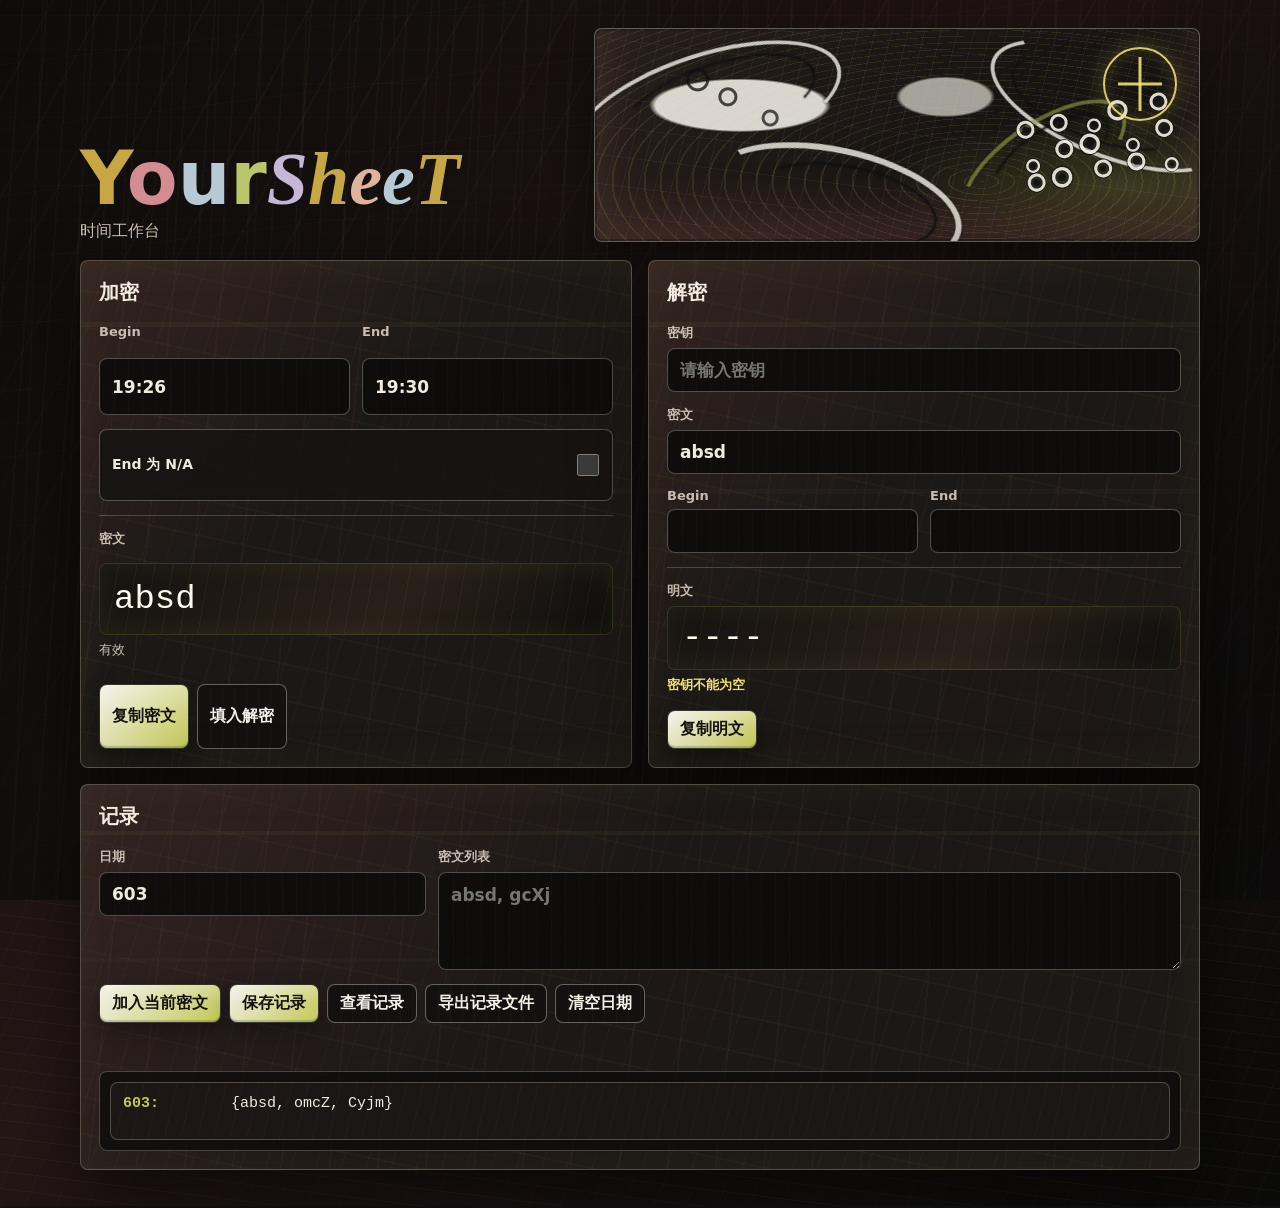
==== commit b9b61f58: "Replace direct figures with CSS-only gross motif" ====
--- a/index.html
+++ b/index.html
@@ -18,12 +18,17 @@
           </h1>
           <p class="subhead">时间工作台</p>
         </div>
-        <div class="visuals" aria-hidden="true">
-          <div class="figure-tile"><img src="figure/membrane-eye.svg" alt=""></div>
-          <div class="figure-tile"><img src="figure/sinew-grid.svg" alt=""></div>
-          <div class="figure-tile sacred"><img src="figure/golden-halo.svg" alt=""></div>
-          <div class="figure-tile"><img src="figure/ivory-rune.svg" alt=""></div>
-          <div class="figure-tile"><img src="figure/sacred-warning.svg" alt=""></div>
+        <div class="bio-motif" aria-hidden="true">
+          <div class="membrane-line line-a"></div>
+          <div class="membrane-line line-b"></div>
+          <div class="membrane-line line-c"></div>
+          <div class="membrane-line line-d"></div>
+          <div class="sucker-field">
+            <span></span><span></span><span></span><span></span><span></span>
+            <span></span><span></span><span></span><span></span><span></span>
+            <span></span><span></span><span></span><span></span><span></span>
+          </div>
+          <div class="sacred-puncture"></div>
         </div>
       </div>
     </header>
--- a/css/theme.css
+++ b/css/theme.css
@@ -1,23 +1,26 @@
 :root {
   color-scheme: dark;
-  --bg: #12080e;
-  --ink: #f3e7dc;
-  --muted: #c9adb4;
-  --line: rgba(231, 174, 178, 0.28);
-  --panel: rgba(33, 15, 27, 0.9);
-  --field: rgba(23, 10, 19, 0.86);
-  --accent: #d59aa2;
-  --accent-dark: #f0d7b0;
-  --button-start: #9f5c87;
-  --button-end: #d8b15d;
-  --ochre: #d8b15d;
-  --rose: #d9899a;
-  --sky: #d9b4ff;
-  --leaf: #f0d7b0;
-  --violet: #b895d7;
-  --peach: #e7a68a;
-  --warn: #f2d57a;
-  --shadow: 0 24px 70px rgba(0, 0, 0, 0.48);
+  --bg: #0e0d0c;
+  --ink: #f1eadf;
+  --muted: #c9bcb0;
+  --line: rgba(226, 214, 191, 0.28);
+  --panel: rgba(30, 25, 23, 0.92);
+  --field: rgba(13, 11, 10, 0.88);
+  --bone: #f4f0e8;
+  --ink-black: #111111;
+  --mucus: #c3c958;
+  --mucus-dim: #8b963e;
+  --raw: #a76561;
+  --raw-dark: #4a2424;
+  --bruise: #6e596f;
+  --ochre: #c7a744;
+  --rose: #d38c92;
+  --sky: #b7cad3;
+  --leaf: #b9c76a;
+  --violet: #c6b7d4;
+  --peach: #e0b49b;
+  --warn: #efe070;
+  --shadow: 0 24px 70px rgba(0, 0, 0, 0.58);
 }
 
 * {
@@ -30,10 +33,33 @@
   overflow-x: hidden;
   font-family: Inter, ui-sans-serif, system-ui, -apple-system, BlinkMacSystemFont, "Segoe UI", sans-serif;
   background:
-    radial-gradient(circle at 16% 8%, rgba(240, 215, 176, 0.13), transparent 24%),
-    radial-gradient(circle at 84% 22%, rgba(160, 90, 126, 0.2), transparent 30%),
-    linear-gradient(135deg, #190a12 0%, #241022 45%, #12080e 100%);
+    repeating-linear-gradient(7deg, rgba(244, 240, 232, 0.03) 0 1px, transparent 1px 17px),
+    repeating-linear-gradient(113deg, rgba(195, 201, 88, 0.025) 0 1px, transparent 1px 29px),
+    linear-gradient(135deg, #0e0d0c 0%, #241716 46%, #0b0b0a 100%);
   color: var(--ink);
+}
+
+body::before,
+body::after {
+  content: "";
+  position: fixed;
+  inset: 0;
+  z-index: 1;
+  pointer-events: none;
+}
+
+body::before {
+  background:
+    repeating-linear-gradient(92deg, transparent 0 42px, rgba(167, 101, 97, 0.08) 42px 44px),
+    repeating-linear-gradient(173deg, transparent 0 64px, rgba(244, 240, 232, 0.035) 64px 65px);
+  mix-blend-mode: screen;
+  opacity: 0.42;
+}
+
+body::after {
+  background:
+    linear-gradient(90deg, rgba(14, 13, 12, 0.24), transparent 16%, transparent 82%, rgba(14, 13, 12, 0.3)),
+    linear-gradient(180deg, rgba(14, 13, 12, 0.05), rgba(14, 13, 12, 0.34));
 }
 
 .code-bg {
@@ -43,10 +69,9 @@
   overflow: hidden;
   pointer-events: none;
   background:
-    radial-gradient(circle at 20% 14%, rgba(216, 177, 93, 0.12), transparent 24%),
-    radial-gradient(circle at 74% 36%, rgba(213, 154, 162, 0.16), transparent 34%),
-    radial-gradient(circle at 42% 86%, rgba(142, 76, 96, 0.18), transparent 30%),
-    linear-gradient(135deg, #12080e 0%, #2a1324 48%, #160c15 100%);
+    repeating-linear-gradient(0deg, rgba(244, 240, 232, 0.02) 0 1px, transparent 1px 34px),
+    repeating-linear-gradient(118deg, rgba(167, 101, 97, 0.06) 0 2px, transparent 2px 46px),
+    linear-gradient(135deg, #0e0d0c 0%, #211413 52%, #090908 100%);
 }
 
 .code-bg::after {
@@ -54,9 +79,8 @@
   position: absolute;
   inset: 0;
   background:
-    repeating-radial-gradient(ellipse at 20% 20%, rgba(240, 215, 176, 0.035) 0 2px, transparent 2px 18px),
-    linear-gradient(90deg, rgba(18, 8, 14, 0.16), rgba(18, 8, 14, 0.02)),
-    linear-gradient(180deg, rgba(18, 8, 14, 0.04), rgba(18, 8, 14, 0.48));
+    repeating-linear-gradient(94deg, transparent 0 22px, rgba(195, 201, 88, 0.035) 22px 24px),
+    linear-gradient(180deg, rgba(14, 13, 12, 0.06), rgba(14, 13, 12, 0.46));
 }
 
 .code-stream {
@@ -65,35 +89,35 @@
   display: grid;
   gap: 8px;
   width: max-content;
-  color: rgba(240, 215, 176, 0.36);
+  color: rgba(244, 240, 232, 0.43);
   font-family: ui-monospace, SFMono-Regular, Menlo, Consolas, monospace;
   font-size: 14px;
   line-height: 1;
   letter-spacing: 0;
   white-space: nowrap;
-  filter: blur(0.1px);
   animation: codeFall linear infinite;
 }
 
 .code-token {
   display: inline-block;
   transform: rotate(var(--tilt, 0deg));
-  text-shadow: 0 0 10px rgba(216, 177, 93, 0.24);
+  text-shadow: 0 0 10px rgba(244, 240, 232, 0.18);
 }
 
 .code-token.poop {
-  color: rgba(216, 177, 93, 0.5);
+  color: rgba(195, 201, 88, 0.7);
   font-size: 24px;
+  text-shadow: 0 0 14px rgba(195, 201, 88, 0.34);
 }
 
 .code-token.code-shit {
-  color: rgba(217, 137, 154, 0.58);
-  font-weight: 800;
+  color: rgba(167, 101, 97, 0.82);
+  font-weight: 850;
   font-size: 15px;
 }
 
 .code-token.code-poop {
-  color: rgba(240, 215, 176, 0.54);
+  color: rgba(195, 201, 88, 0.76);
   font-size: 17px;
   font-weight: 900;
   line-height: 0.82;
@@ -101,10 +125,10 @@
 }
 
 .code-token.sacred {
-  color: rgba(242, 213, 122, 0.86);
+  color: rgba(239, 224, 112, 0.92);
   font-weight: 900;
   font-size: 20px;
-  text-shadow: 0 0 18px rgba(242, 213, 122, 0.7);
+  text-shadow: 0 0 16px rgba(239, 224, 112, 0.78);
 }
 
 @keyframes codeFall {
@@ -127,29 +151,29 @@
 main {
   width: min(1120px, calc(100vw - 32px));
   margin: 0 auto;
-  padding: 32px 0;
+  padding: 28px 0 36px;
   position: relative;
   z-index: 2;
 }
 
 header {
-  margin-bottom: 20px;
+  margin-bottom: 18px;
 }
 
 .hero {
   display: grid;
-  grid-template-columns: minmax(0, 1fr) minmax(320px, 0.72fr);
+  grid-template-columns: minmax(0, 0.9fr) minmax(420px, 1.1fr);
   gap: 18px;
   align-items: end;
 }
 
 .brand {
   margin: 0;
-  font-size: clamp(32px, 6vw, 72px);
+  font-size: clamp(34px, 6vw, 74px);
   line-height: 0.9;
   letter-spacing: 0;
-  font-weight: 850;
-  filter: drop-shadow(0 0 12px rgba(216, 177, 93, 0.12));
+  font-weight: 870;
+  filter: drop-shadow(2px 2px 0 rgba(17, 17, 17, 0.82));
 }
 
 .brand-main {
@@ -171,38 +195,170 @@
 
 .subhead {
   margin: 8px 0 0;
-  color: #e7c2b3;
+  color: #d2c5b8;
   font-size: 16px;
 }
 
-.visuals {
-  display: grid;
-  grid-template-columns: repeat(5, minmax(54px, 1fr));
-  gap: 10px;
-  align-items: end;
-}
-
-.figure-tile {
-  display: grid;
-  place-items: center;
-  min-height: 86px;
-  border: 1px solid rgba(231, 174, 178, 0.34);
+.bio-motif {
+  position: relative;
+  min-height: 214px;
+  overflow: hidden;
+  border: 1px solid rgba(244, 240, 232, 0.32);
   border-radius: 8px;
   background:
-    radial-gradient(circle at 50% 30%, rgba(240, 215, 176, 0.08), transparent 36%),
-    rgba(33, 15, 27, 0.82);
-  box-shadow: inset 0 0 26px rgba(213, 154, 162, 0.12), 0 12px 30px rgba(0, 0, 0, 0.28);
-}
-
-.figure-tile.sacred {
-  border-color: rgba(242, 213, 122, 0.68);
-  box-shadow: inset 0 0 32px rgba(242, 213, 122, 0.18), 0 0 28px rgba(242, 213, 122, 0.16);
-}
-
-.figure-tile img {
-  width: min(86px, 100%);
-  height: auto;
-  display: block;
+    radial-gradient(ellipse at 24% 36%, rgba(244, 240, 232, 0.88) 0 13%, transparent 14%),
+    radial-gradient(ellipse at 58% 32%, rgba(244, 240, 232, 0.64) 0 9%, transparent 10%),
+    radial-gradient(ellipse at 88% 74%, rgba(195, 201, 88, 0.22), transparent 32%),
+    repeating-linear-gradient(104deg, rgba(244, 240, 232, 0.05) 0 1px, transparent 1px 16px),
+    linear-gradient(135deg, rgba(39, 32, 28, 0.94), rgba(14, 13, 12, 0.96));
+  box-shadow:
+    inset 0 0 0 2px rgba(17, 17, 17, 0.34),
+    inset 0 -28px 48px rgba(167, 101, 97, 0.26),
+    0 18px 40px rgba(0, 0, 0, 0.44);
+}
+
+.bio-motif::before,
+.bio-motif::after {
+  content: "";
+  position: absolute;
+  inset: 0;
+  pointer-events: none;
+}
+
+.bio-motif::before {
+  background:
+    radial-gradient(circle at 17% 24%, transparent 0 8px, rgba(17, 17, 17, 0.85) 9px 11px, transparent 12px),
+    radial-gradient(circle at 22% 32%, transparent 0 6px, rgba(17, 17, 17, 0.82) 7px 9px, transparent 10px),
+    radial-gradient(circle at 29% 42%, transparent 0 5px, rgba(17, 17, 17, 0.78) 6px 8px, transparent 9px),
+    repeating-radial-gradient(ellipse at 64% 72%, rgba(195, 201, 88, 0.12) 0 2px, transparent 2px 16px);
+  opacity: 0.92;
+}
+
+.bio-motif::after {
+  background:
+    repeating-linear-gradient(7deg, transparent 0 28px, rgba(244, 240, 232, 0.06) 28px 29px),
+    linear-gradient(90deg, rgba(14, 13, 12, 0.1), transparent 22%, transparent 74%, rgba(14, 13, 12, 0.2));
+  mix-blend-mode: screen;
+  opacity: 0.7;
+}
+
+.membrane-line {
+  position: absolute;
+  border: 4px solid rgba(244, 240, 232, 0.86);
+  border-left-color: transparent;
+  border-bottom-color: transparent;
+  border-radius: 50%;
+  filter: drop-shadow(0 0 1px rgba(17, 17, 17, 0.9));
+  opacity: 0.95;
+}
+
+.membrane-line::after {
+  content: "";
+  position: absolute;
+  width: 72%;
+  height: 72%;
+  right: 8%;
+  top: 10%;
+  border: 2px solid rgba(17, 17, 17, 0.78);
+  border-left-color: transparent;
+  border-bottom-color: transparent;
+  border-radius: 50%;
+}
+
+.line-a {
+  width: 280px;
+  height: 112px;
+  left: -28px;
+  top: 24px;
+  transform: rotate(-18deg);
+}
+
+.line-b {
+  width: 250px;
+  height: 102px;
+  right: -34px;
+  top: 26px;
+  transform: rotate(202deg);
+}
+
+.line-c {
+  width: 260px;
+  height: 116px;
+  left: 18%;
+  bottom: -22px;
+  transform: rotate(12deg);
+  border-width: 6px;
+}
+
+.line-d {
+  width: 190px;
+  height: 84px;
+  right: 10%;
+  bottom: 36px;
+  transform: rotate(-34deg);
+  border-color: rgba(195, 201, 88, 0.5);
+  border-left-color: transparent;
+  border-bottom-color: transparent;
+}
+
+.sucker-field {
+  position: absolute;
+  inset: 24px 30px 22px 36px;
+  display: grid;
+  grid-template-columns: repeat(5, 18px);
+  grid-auto-rows: 18px;
+  gap: 9px 16px;
+  align-content: end;
+  justify-content: end;
+  transform: rotate(-12deg);
+}
+
+.sucker-field span {
+  width: 18px;
+  height: 18px;
+  border: 3px solid rgba(244, 240, 232, 0.9);
+  border-radius: 50%;
+  background: radial-gradient(circle, rgba(17, 17, 17, 0.92) 0 3px, transparent 4px);
+  box-shadow: 0 0 0 1px rgba(17, 17, 17, 0.74), inset 0 0 0 2px rgba(17, 17, 17, 0.2);
+}
+
+.sucker-field span:nth-child(3n) {
+  transform: translateY(10px) scale(0.78);
+}
+
+.sucker-field span:nth-child(4n) {
+  transform: translateX(-8px) scale(1.14);
+}
+
+.sacred-puncture {
+  position: absolute;
+  right: 22px;
+  top: 18px;
+  width: 74px;
+  height: 74px;
+  border-radius: 50%;
+  border: 2px solid rgba(239, 224, 112, 0.9);
+  box-shadow: 0 0 22px rgba(239, 224, 112, 0.24), inset 0 0 18px rgba(239, 224, 112, 0.14);
+}
+
+.sacred-puncture::before,
+.sacred-puncture::after {
+  content: "";
+  position: absolute;
+  background: rgba(239, 224, 112, 0.9);
+  left: 50%;
+  top: 50%;
+  transform: translate(-50%, -50%);
+}
+
+.sacred-puncture::before {
+  width: 3px;
+  height: 54px;
+}
+
+.sacred-puncture::after {
+  width: 44px;
+  height: 3px;
 }
 
 .workspace {
@@ -217,14 +373,16 @@
   display: flex;
   flex-direction: column;
   background:
-    linear-gradient(135deg, rgba(240, 215, 176, 0.035), transparent 34%),
+    repeating-linear-gradient(107deg, rgba(244, 240, 232, 0.028) 0 1px, transparent 1px 24px),
+    linear-gradient(135deg, rgba(167, 101, 97, 0.16), transparent 42%),
     var(--panel);
   border: 1px solid var(--line);
   border-radius: 8px;
   backdrop-filter: blur(8px);
-  box-shadow: var(--shadow), inset 0 0 44px rgba(213, 154, 162, 0.07);
+  box-shadow: var(--shadow), inset 0 0 48px rgba(195, 201, 88, 0.055);
   min-width: 0;
   isolation: isolate;
+  overflow: hidden;
 }
 
 section::before {
@@ -234,9 +392,23 @@
   pointer-events: none;
   border-radius: inherit;
   background:
-    radial-gradient(ellipse at 18% 0%, rgba(240, 215, 176, 0.07), transparent 38%),
-    repeating-linear-gradient(112deg, transparent 0 28px, rgba(231, 174, 178, 0.035) 28px 30px);
-  opacity: 0.78;
+    repeating-linear-gradient(12deg, transparent 0 34px, rgba(195, 201, 88, 0.04) 34px 36px),
+    repeating-linear-gradient(96deg, transparent 0 46px, rgba(167, 101, 97, 0.075) 46px 48px);
+  opacity: 0.86;
+  z-index: 1;
+}
+
+section::after {
+  content: "";
+  position: absolute;
+  inset: 0;
+  pointer-events: none;
+  border-radius: inherit;
+  background:
+    linear-gradient(180deg, transparent 0 12%, rgba(195, 201, 88, 0.1) 12% 13%, transparent 13% 45%, rgba(244, 240, 232, 0.045) 45% 46%, transparent 46%),
+    repeating-linear-gradient(178deg, transparent 0 31px, rgba(17, 17, 17, 0.18) 31px 32px);
+  mix-blend-mode: screen;
+  opacity: 0.42;
   z-index: 1;
 }
 
@@ -273,16 +445,18 @@
   gap: 6px;
   color: var(--muted);
   font-size: 13px;
-  font-weight: 650;
+  font-weight: 700;
 }
 
 input,
 textarea {
   width: 100%;
   min-height: 44px;
-  border: 1px solid var(--line);
+  border: 1px solid rgba(244, 240, 232, 0.28);
   border-radius: 8px;
-  background: var(--field);
+  background:
+    repeating-linear-gradient(90deg, rgba(244, 240, 232, 0.018) 0 1px, transparent 1px 14px),
+    var(--field);
   color: var(--ink);
   font: inherit;
   font-size: 17px;
@@ -298,13 +472,13 @@
 
 input:focus,
 textarea:focus {
-  border-color: var(--accent);
-  box-shadow: 0 0 0 3px rgba(213, 154, 162, 0.18), 0 0 28px rgba(216, 177, 93, 0.1);
+  border-color: rgba(195, 201, 88, 0.75);
+  box-shadow: 0 0 0 3px rgba(195, 201, 88, 0.16), 0 0 28px rgba(244, 240, 232, 0.08);
 }
 
 input:disabled {
   color: var(--muted);
-  background: rgba(32, 16, 28, 0.7);
+  background: rgba(18, 15, 14, 0.74);
 }
 
 .row {
@@ -319,32 +493,32 @@
   justify-content: space-between;
   gap: 12px;
   min-height: 44px;
-  border: 1px solid var(--line);
+  border: 1px solid rgba(244, 240, 232, 0.28);
   border-radius: 8px;
   padding: 8px 10px 8px 12px;
   color: var(--ink);
-  background: rgba(36, 16, 31, 0.72);
+  background: rgba(21, 18, 17, 0.78);
   font-size: 14px;
-  font-weight: 700;
+  font-weight: 750;
 }
 
 .toggle input {
   width: 22px;
   min-height: 22px;
-  accent-color: var(--accent);
+  accent-color: var(--mucus);
 }
 
 .output {
   display: grid;
   gap: 6px;
-  border-top: 1px solid rgba(231, 174, 178, 0.28);
+  border-top: 1px solid rgba(244, 240, 232, 0.2);
   padding-top: 14px;
 }
 
 .output span {
   color: var(--muted);
   font-size: 13px;
-  font-weight: 700;
+  font-weight: 750;
 }
 
 .result {
@@ -352,14 +526,17 @@
   align-items: center;
   min-height: 56px;
   border-radius: 8px;
-  background: linear-gradient(135deg, #2b1323, #3b1b2d 58%, #1a0d1b);
-  color: #fff4ea;
+  border: 1px solid rgba(195, 201, 88, 0.18);
+  background:
+    repeating-linear-gradient(100deg, rgba(195, 201, 88, 0.06) 0 1px, transparent 1px 18px),
+    linear-gradient(135deg, #151210, #29201a 58%, #0e0d0c);
+  color: #fff9ee;
   padding: 12px 14px;
   font-family: ui-monospace, SFMono-Regular, Menlo, Consolas, monospace;
   font-size: clamp(22px, 4vw, 34px);
   letter-spacing: 0;
   overflow-wrap: anywhere;
-  box-shadow: inset 0 0 28px rgba(240, 215, 176, 0.09);
+  box-shadow: inset 0 0 28px rgba(195, 201, 88, 0.08);
 }
 
 .status {
@@ -371,7 +548,7 @@
 
 .status.error {
   color: var(--warn);
-  font-weight: 700;
+  font-weight: 800;
 }
 
 .copy-row,
@@ -387,31 +564,35 @@
   align-items: center;
   justify-content: center;
   min-height: 38px;
-  border: 1px solid transparent;
+  border: 1px solid rgba(17, 17, 17, 0.82);
   border-radius: 8px;
-  background: linear-gradient(135deg, var(--button-start), var(--button-end));
-  color: #fff8ec;
+  background:
+    linear-gradient(180deg, rgba(255, 255, 255, 0.18), transparent 48%),
+    linear-gradient(135deg, var(--bone), var(--mucus));
+  color: #161411;
   padding: 8px 12px;
   font: inherit;
-  font-weight: 750;
+  font-weight: 850;
   cursor: pointer;
   text-decoration: none;
-  box-shadow: 0 10px 22px rgba(0, 0, 0, 0.26), 0 0 16px rgba(216, 177, 93, 0.12);
+  box-shadow: 0 10px 22px rgba(0, 0, 0, 0.32), inset 0 -2px 0 rgba(17, 17, 17, 0.18);
   transition: transform 120ms ease, box-shadow 120ms ease, filter 120ms ease;
 }
 
 button:hover,
 .button-link:hover {
-  filter: saturate(1.08);
+  filter: saturate(1.08) contrast(1.04);
   transform: translateY(-1px);
-  box-shadow: 0 14px 26px rgba(0, 0, 0, 0.34), 0 0 22px rgba(240, 215, 176, 0.16);
+  box-shadow: 0 14px 26px rgba(0, 0, 0, 0.4), 0 0 18px rgba(195, 201, 88, 0.2);
 }
 
 button.secondary,
 .button-link.secondary {
-  border-color: rgba(240, 215, 176, 0.42);
-  background: rgba(32, 14, 27, 0.78);
-  color: var(--accent-dark);
+  border-color: rgba(244, 240, 232, 0.36);
+  background:
+    repeating-linear-gradient(90deg, rgba(244, 240, 232, 0.025) 0 1px, transparent 1px 12px),
+    rgba(19, 16, 15, 0.9);
+  color: var(--bone);
   box-shadow: none;
 }
 
@@ -430,9 +611,9 @@
   display: grid;
   gap: 10px;
   min-height: 80px;
-  border: 1px solid var(--line);
+  border: 1px solid rgba(244, 240, 232, 0.24);
   border-radius: 8px;
-  background: rgba(23, 10, 19, 0.72);
+  background: rgba(13, 11, 10, 0.74);
   padding: 10px;
 }
 
@@ -441,9 +622,11 @@
   grid-template-columns: 96px minmax(0, 1fr);
   gap: 12px;
   align-items: start;
-  border: 1px solid var(--line);
+  border: 1px solid rgba(244, 240, 232, 0.24);
   border-radius: 8px;
-  background: rgba(44, 19, 35, 0.78);
+  background:
+    repeating-linear-gradient(103deg, rgba(195, 201, 88, 0.035) 0 1px, transparent 1px 16px),
+    rgba(31, 26, 24, 0.82);
   padding: 12px;
   color: var(--ink);
   font-family: ui-monospace, SFMono-Regular, Menlo, Consolas, monospace;
@@ -451,7 +634,7 @@
 }
 
 .record-row strong {
-  color: var(--accent-dark);
+  color: var(--mucus);
 }
 
 .record-codes {
@@ -462,8 +645,8 @@
 
 .record-chip {
   border-radius: 999px;
-  background: rgba(23, 10, 19, 0.86);
-  border: 1px solid rgba(240, 215, 176, 0.26);
+  background: rgba(13, 11, 10, 0.88);
+  border: 1px solid rgba(195, 201, 88, 0.4);
   color: #fff4ea;
   padding: 5px 9px;
 }
@@ -475,7 +658,7 @@
   min-height: 58px;
   color: var(--muted);
   font-size: 14px;
-  font-weight: 700;
+  font-weight: 750;
 }
 
 .peek-alert {
@@ -485,7 +668,9 @@
   display: grid;
   place-items: center;
   padding: 20px;
-  background: rgba(18, 8, 14, 0.72);
+  background:
+    repeating-linear-gradient(45deg, rgba(195, 201, 88, 0.045) 0 2px, transparent 2px 18px),
+    rgba(7, 7, 6, 0.84);
   opacity: 0;
   pointer-events: none;
   transition: opacity 120ms ease;
@@ -497,15 +682,41 @@
 }
 
 .peek-card {
-  width: min(520px, calc(100vw - 36px));
-  border: 4px solid rgba(242, 213, 122, 0.88);
-  border-radius: 28px 18px 32px 20px;
-  background: #2b1323;
+  position: relative;
+  width: min(560px, calc(100vw - 36px));
+  border: 4px solid rgba(244, 240, 232, 0.92);
+  border-radius: 8px;
+  background:
+    repeating-linear-gradient(97deg, rgba(195, 201, 88, 0.08) 0 2px, transparent 2px 17px),
+    #151210;
   color: #fff4ea;
-  box-shadow: 0 26px 90px rgba(0, 0, 0, 0.62), inset 0 0 34px rgba(242, 213, 122, 0.08);
+  box-shadow: 0 26px 90px rgba(0, 0, 0, 0.72), inset 0 0 42px rgba(167, 101, 97, 0.2);
   padding: 22px;
   text-align: center;
   transform: scale(0.18) rotate(-8deg);
+  overflow: hidden;
+}
+
+.peek-card::before {
+  content: "";
+  position: absolute;
+  inset: 6px;
+  border: 2px solid rgba(195, 201, 88, 0.42);
+  border-radius: 6px;
+  pointer-events: none;
+}
+
+.peek-card::after {
+  content: "+++++  +  +++  + +  +";
+  position: absolute;
+  left: 8px;
+  right: 8px;
+  bottom: 6px;
+  color: rgba(195, 201, 88, 0.2);
+  font-family: ui-monospace, SFMono-Regular, Menlo, Consolas, monospace;
+  font-size: 18px;
+  letter-spacing: 0;
+  pointer-events: none;
 }
 
 .peek-alert.show .peek-card {
@@ -515,28 +726,33 @@
 .peek-symbol {
   display: grid;
   place-items: center;
-  width: 120px;
-  height: 120px;
+  width: 126px;
+  height: 126px;
   margin: 0 auto 14px;
   border-radius: 50%;
-  background: #3a1a2f;
-  border: 5px solid rgba(242, 213, 122, 0.88);
+  background:
+    repeating-conic-gradient(from 8deg, #111 0 6deg, var(--bone) 6deg 12deg);
+  border: 5px solid rgba(195, 201, 88, 0.88);
+  color: #111;
   font-size: 64px;
   line-height: 1;
+  font-weight: 950;
 }
 
 .peek-message {
+  position: relative;
+  z-index: 2;
   margin: 0;
   font-size: clamp(24px, 5vw, 40px);
   line-height: 1.05;
-  font-weight: 900;
+  font-weight: 950;
   letter-spacing: 0;
 }
 
 .peek-close {
+  position: relative;
+  z-index: 2;
   margin-top: 18px;
-  background: #63324d;
-  border-color: #d8b15d;
 }
 
 @keyframes faceRush {
@@ -565,6 +781,12 @@
   padding: 18px;
 }
 
+@media (max-width: 900px) {
+  .hero {
+    grid-template-columns: 1fr;
+  }
+}
+
 @media (max-width: 780px) {
   main,
   .records-page main {
@@ -572,7 +794,6 @@
     padding: 18px 0;
   }
 
-  .hero,
   .workspace,
   .row,
   .records-grid {
@@ -588,13 +809,41 @@
     justify-content: flex-start;
   }
 
-  .visuals {
-    grid-template-columns: repeat(5, minmax(48px, 1fr));
-    gap: 6px;
-  }
-
-  .figure-tile {
-    min-height: 62px;
+  .bio-motif {
+    min-height: 156px;
+  }
+
+  .line-a {
+    left: -72px;
+  }
+
+  .line-b {
+    right: -92px;
+  }
+
+  .line-c {
+    left: -18px;
+    bottom: -44px;
+  }
+
+  .sucker-field {
+    inset: 18px 20px 18px 18px;
+    grid-template-columns: repeat(5, 15px);
+    grid-auto-rows: 15px;
+    gap: 7px 12px;
+  }
+
+  .sucker-field span {
+    width: 15px;
+    height: 15px;
+    border-width: 2px;
+  }
+
+  .sacred-puncture {
+    width: 56px;
+    height: 56px;
+    right: 14px;
+    top: 14px;
   }
 
   .record-row {
@@ -602,3 +851,16 @@
     gap: 6px;
   }
 }
+
+@media (max-width: 420px) {
+  .copy-row,
+  .actions {
+    display: grid;
+    grid-template-columns: 1fr;
+  }
+
+  button,
+  .button-link {
+    width: 100%;
+  }
+}
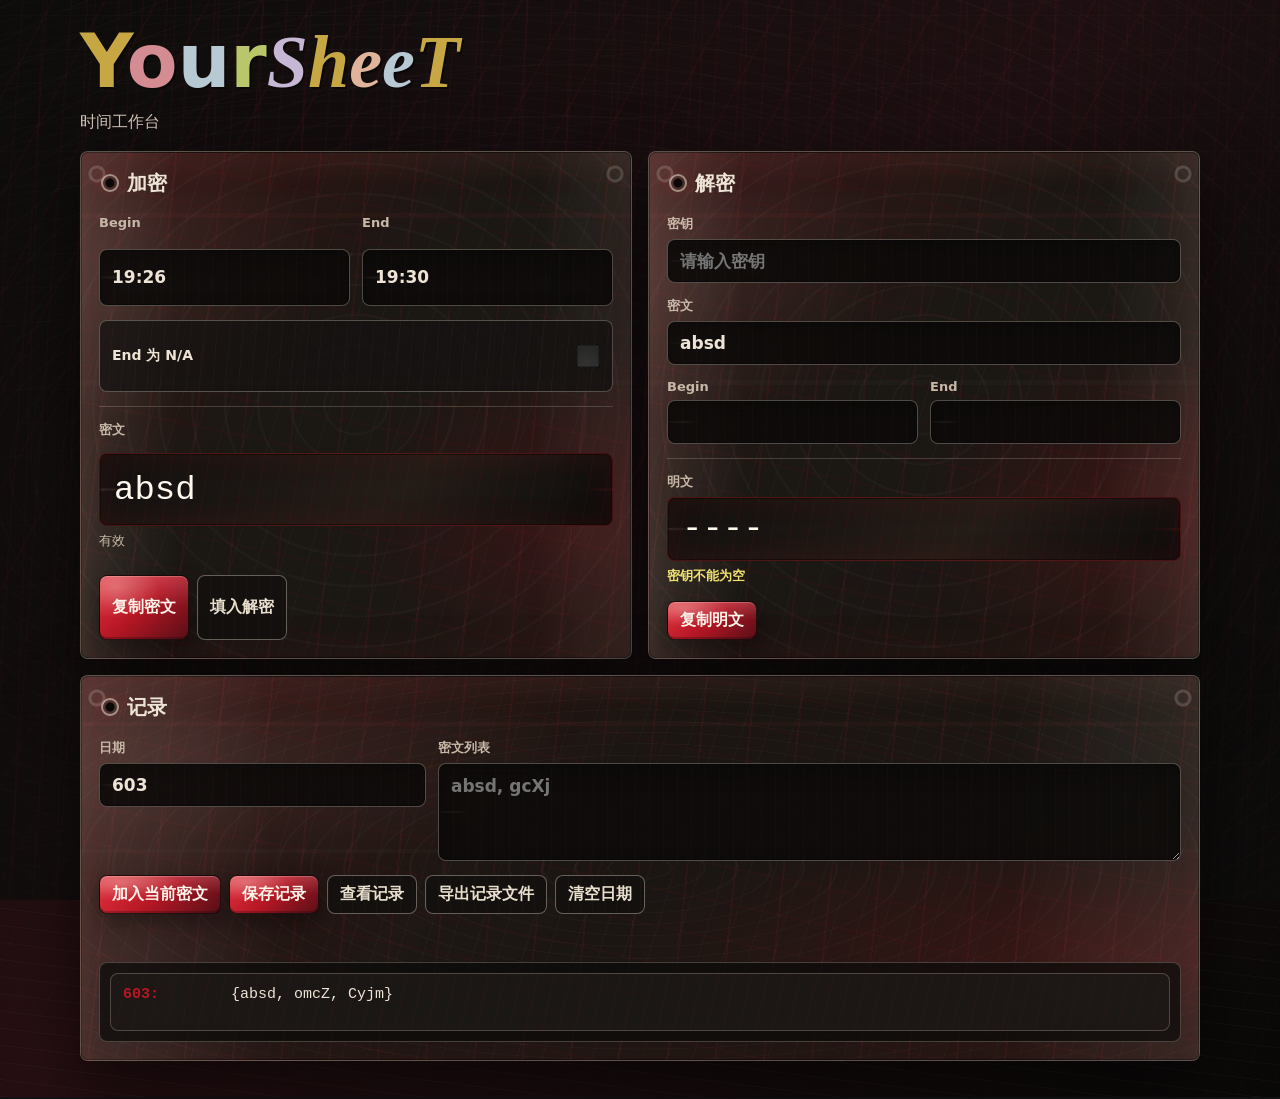
==== commit edf8f7f4: "Remove header motif and switch to scarlet theme" ====
--- a/index.html
+++ b/index.html
@@ -12,24 +12,10 @@
   <main>
     <header>
       <div class="hero">
-        <div>
-          <h1 class="brand" aria-label="YourSheeT">
-            <span class="brand-main"><span class="brand-ochre">Y</span><span class="brand-rose">o</span><span class="brand-sky">u</span><span class="brand-leaf">r</span></span><span class="brand-sheet"><span class="brand-violet">S</span><span class="brand-ochre">h</span><span class="brand-peach">e</span><span class="brand-sky">e</span><span class="brand-ochre">T</span></span>
-          </h1>
-          <p class="subhead">时间工作台</p>
-        </div>
-        <div class="bio-motif" aria-hidden="true">
-          <div class="membrane-line line-a"></div>
-          <div class="membrane-line line-b"></div>
-          <div class="membrane-line line-c"></div>
-          <div class="membrane-line line-d"></div>
-          <div class="sucker-field">
-            <span></span><span></span><span></span><span></span><span></span>
-            <span></span><span></span><span></span><span></span><span></span>
-            <span></span><span></span><span></span><span></span><span></span>
-          </div>
-          <div class="sacred-puncture"></div>
-        </div>
+        <h1 class="brand" aria-label="YourSheeT">
+          <span class="brand-main"><span class="brand-ochre">Y</span><span class="brand-rose">o</span><span class="brand-sky">u</span><span class="brand-leaf">r</span></span><span class="brand-sheet"><span class="brand-violet">S</span><span class="brand-ochre">h</span><span class="brand-peach">e</span><span class="brand-sky">e</span><span class="brand-ochre">T</span></span>
+        </h1>
+        <p class="subhead">时间工作台</p>
       </div>
     </header>
 
--- a/css/theme.css
+++ b/css/theme.css
@@ -1,17 +1,24 @@
 :root {
   color-scheme: dark;
   --bg: #0e0d0c;
-  --ink: #f1eadf;
-  --muted: #c9bcb0;
-  --line: rgba(226, 214, 191, 0.28);
-  --panel: rgba(30, 25, 23, 0.92);
+  --ink: #eee4d6;
+  --muted: #c7b8a8;
+  --line: rgba(226, 214, 191, 0.31);
+  --panel: rgba(29, 24, 20, 0.93);
   --field: rgba(13, 11, 10, 0.88);
-  --bone: #f4f0e8;
+  --bone: #e8dfce;
+  --bone-bright: #f5ecdc;
+  --marrow: #c9b59a;
   --ink-black: #111111;
-  --mucus: #c3c958;
-  --mucus-dim: #8b963e;
-  --raw: #a76561;
-  --raw-dark: #4a2424;
+  --scarlet: #b71725;
+  --scarlet-hot: #e3323f;
+  --scarlet-dim: #5a1017;
+  --mucus: var(--scarlet);
+  --mucus-dim: var(--scarlet-dim);
+  --raw: #b2473f;
+  --raw-dark: #3f1114;
+  --socket: #090807;
+  --wet: rgba(231, 222, 203, 0.16);
   --bruise: #6e596f;
   --ochre: #c7a744;
   --rose: #d38c92;
@@ -33,9 +40,11 @@
   overflow-x: hidden;
   font-family: Inter, ui-sans-serif, system-ui, -apple-system, BlinkMacSystemFont, "Segoe UI", sans-serif;
   background:
-    repeating-linear-gradient(7deg, rgba(244, 240, 232, 0.03) 0 1px, transparent 1px 17px),
-    repeating-linear-gradient(113deg, rgba(195, 201, 88, 0.025) 0 1px, transparent 1px 29px),
-    linear-gradient(135deg, #0e0d0c 0%, #241716 46%, #0b0b0a 100%);
+    radial-gradient(ellipse at 18% 12%, rgba(183, 23, 37, 0.18), transparent 28%),
+    radial-gradient(ellipse at 82% 18%, rgba(227, 50, 63, 0.13), transparent 32%),
+    repeating-linear-gradient(7deg, rgba(232, 223, 206, 0.028) 0 1px, transparent 1px 17px),
+    repeating-linear-gradient(113deg, rgba(183, 23, 37, 0.035) 0 1px, transparent 1px 29px),
+    linear-gradient(135deg, #0d0c0b 0%, #260f12 46%, #090908 100%);
   color: var(--ink);
 }
 
@@ -50,8 +59,9 @@
 
 body::before {
   background:
-    repeating-linear-gradient(92deg, transparent 0 42px, rgba(167, 101, 97, 0.08) 42px 44px),
-    repeating-linear-gradient(173deg, transparent 0 64px, rgba(244, 240, 232, 0.035) 64px 65px);
+    repeating-linear-gradient(92deg, transparent 0 42px, rgba(183, 23, 37, 0.1) 42px 44px),
+    repeating-linear-gradient(173deg, transparent 0 64px, rgba(232, 223, 206, 0.035) 64px 65px),
+    repeating-radial-gradient(ellipse at 28% 52%, transparent 0 22px, rgba(201, 181, 154, 0.035) 23px 25px);
   mix-blend-mode: screen;
   opacity: 0.42;
 }
@@ -69,9 +79,10 @@
   overflow: hidden;
   pointer-events: none;
   background:
-    repeating-linear-gradient(0deg, rgba(244, 240, 232, 0.02) 0 1px, transparent 1px 34px),
-    repeating-linear-gradient(118deg, rgba(167, 101, 97, 0.06) 0 2px, transparent 2px 46px),
-    linear-gradient(135deg, #0e0d0c 0%, #211413 52%, #090908 100%);
+    repeating-linear-gradient(0deg, rgba(232, 223, 206, 0.02) 0 1px, transparent 1px 34px),
+    repeating-linear-gradient(118deg, rgba(183, 23, 37, 0.08) 0 2px, transparent 2px 46px),
+    repeating-radial-gradient(ellipse at 44% 50%, transparent 0 38px, rgba(201, 181, 154, 0.025) 39px 41px),
+    linear-gradient(135deg, #0d0c0b 0%, #211013 52%, #090908 100%);
 }
 
 .code-bg::after {
@@ -79,7 +90,7 @@
   position: absolute;
   inset: 0;
   background:
-    repeating-linear-gradient(94deg, transparent 0 22px, rgba(195, 201, 88, 0.035) 22px 24px),
+    repeating-linear-gradient(94deg, transparent 0 22px, rgba(183, 23, 37, 0.055) 22px 24px),
     linear-gradient(180deg, rgba(14, 13, 12, 0.06), rgba(14, 13, 12, 0.46));
 }
 
@@ -89,7 +100,7 @@
   display: grid;
   gap: 8px;
   width: max-content;
-  color: rgba(244, 240, 232, 0.43);
+  color: rgba(232, 223, 206, 0.43);
   font-family: ui-monospace, SFMono-Regular, Menlo, Consolas, monospace;
   font-size: 14px;
   line-height: 1;
@@ -101,23 +112,23 @@
 .code-token {
   display: inline-block;
   transform: rotate(var(--tilt, 0deg));
-  text-shadow: 0 0 10px rgba(244, 240, 232, 0.18);
+  text-shadow: 0 0 10px rgba(232, 223, 206, 0.18);
 }
 
 .code-token.poop {
-  color: rgba(195, 201, 88, 0.7);
+  color: rgba(227, 50, 63, 0.72);
   font-size: 24px;
-  text-shadow: 0 0 14px rgba(195, 201, 88, 0.34);
+  text-shadow: 0 0 14px rgba(183, 23, 37, 0.34);
 }
 
 .code-token.code-shit {
-  color: rgba(167, 101, 97, 0.82);
+  color: rgba(227, 50, 63, 0.72);
   font-weight: 850;
   font-size: 15px;
 }
 
 .code-token.code-poop {
-  color: rgba(195, 201, 88, 0.76);
+  color: rgba(227, 50, 63, 0.68);
   font-size: 17px;
   font-weight: 900;
   line-height: 0.82;
@@ -125,7 +136,7 @@
 }
 
 .code-token.sacred {
-  color: rgba(239, 224, 112, 0.92);
+  color: rgba(239, 224, 112, 0.88);
   font-weight: 900;
   font-size: 20px;
   text-shadow: 0 0 16px rgba(239, 224, 112, 0.78);
@@ -162,9 +173,8 @@
 
 .hero {
   display: grid;
-  grid-template-columns: minmax(0, 0.9fr) minmax(420px, 1.1fr);
-  gap: 18px;
-  align-items: end;
+  gap: 8px;
+  align-items: start;
 }
 
 .brand {
@@ -173,7 +183,7 @@
   line-height: 0.9;
   letter-spacing: 0;
   font-weight: 870;
-  filter: drop-shadow(2px 2px 0 rgba(17, 17, 17, 0.82));
+  filter: drop-shadow(2px 2px 0 rgba(9, 8, 7, 0.84));
 }
 
 .brand-main {
@@ -199,168 +209,6 @@
   font-size: 16px;
 }
 
-.bio-motif {
-  position: relative;
-  min-height: 214px;
-  overflow: hidden;
-  border: 1px solid rgba(244, 240, 232, 0.32);
-  border-radius: 8px;
-  background:
-    radial-gradient(ellipse at 24% 36%, rgba(244, 240, 232, 0.88) 0 13%, transparent 14%),
-    radial-gradient(ellipse at 58% 32%, rgba(244, 240, 232, 0.64) 0 9%, transparent 10%),
-    radial-gradient(ellipse at 88% 74%, rgba(195, 201, 88, 0.22), transparent 32%),
-    repeating-linear-gradient(104deg, rgba(244, 240, 232, 0.05) 0 1px, transparent 1px 16px),
-    linear-gradient(135deg, rgba(39, 32, 28, 0.94), rgba(14, 13, 12, 0.96));
-  box-shadow:
-    inset 0 0 0 2px rgba(17, 17, 17, 0.34),
-    inset 0 -28px 48px rgba(167, 101, 97, 0.26),
-    0 18px 40px rgba(0, 0, 0, 0.44);
-}
-
-.bio-motif::before,
-.bio-motif::after {
-  content: "";
-  position: absolute;
-  inset: 0;
-  pointer-events: none;
-}
-
-.bio-motif::before {
-  background:
-    radial-gradient(circle at 17% 24%, transparent 0 8px, rgba(17, 17, 17, 0.85) 9px 11px, transparent 12px),
-    radial-gradient(circle at 22% 32%, transparent 0 6px, rgba(17, 17, 17, 0.82) 7px 9px, transparent 10px),
-    radial-gradient(circle at 29% 42%, transparent 0 5px, rgba(17, 17, 17, 0.78) 6px 8px, transparent 9px),
-    repeating-radial-gradient(ellipse at 64% 72%, rgba(195, 201, 88, 0.12) 0 2px, transparent 2px 16px);
-  opacity: 0.92;
-}
-
-.bio-motif::after {
-  background:
-    repeating-linear-gradient(7deg, transparent 0 28px, rgba(244, 240, 232, 0.06) 28px 29px),
-    linear-gradient(90deg, rgba(14, 13, 12, 0.1), transparent 22%, transparent 74%, rgba(14, 13, 12, 0.2));
-  mix-blend-mode: screen;
-  opacity: 0.7;
-}
-
-.membrane-line {
-  position: absolute;
-  border: 4px solid rgba(244, 240, 232, 0.86);
-  border-left-color: transparent;
-  border-bottom-color: transparent;
-  border-radius: 50%;
-  filter: drop-shadow(0 0 1px rgba(17, 17, 17, 0.9));
-  opacity: 0.95;
-}
-
-.membrane-line::after {
-  content: "";
-  position: absolute;
-  width: 72%;
-  height: 72%;
-  right: 8%;
-  top: 10%;
-  border: 2px solid rgba(17, 17, 17, 0.78);
-  border-left-color: transparent;
-  border-bottom-color: transparent;
-  border-radius: 50%;
-}
-
-.line-a {
-  width: 280px;
-  height: 112px;
-  left: -28px;
-  top: 24px;
-  transform: rotate(-18deg);
-}
-
-.line-b {
-  width: 250px;
-  height: 102px;
-  right: -34px;
-  top: 26px;
-  transform: rotate(202deg);
-}
-
-.line-c {
-  width: 260px;
-  height: 116px;
-  left: 18%;
-  bottom: -22px;
-  transform: rotate(12deg);
-  border-width: 6px;
-}
-
-.line-d {
-  width: 190px;
-  height: 84px;
-  right: 10%;
-  bottom: 36px;
-  transform: rotate(-34deg);
-  border-color: rgba(195, 201, 88, 0.5);
-  border-left-color: transparent;
-  border-bottom-color: transparent;
-}
-
-.sucker-field {
-  position: absolute;
-  inset: 24px 30px 22px 36px;
-  display: grid;
-  grid-template-columns: repeat(5, 18px);
-  grid-auto-rows: 18px;
-  gap: 9px 16px;
-  align-content: end;
-  justify-content: end;
-  transform: rotate(-12deg);
-}
-
-.sucker-field span {
-  width: 18px;
-  height: 18px;
-  border: 3px solid rgba(244, 240, 232, 0.9);
-  border-radius: 50%;
-  background: radial-gradient(circle, rgba(17, 17, 17, 0.92) 0 3px, transparent 4px);
-  box-shadow: 0 0 0 1px rgba(17, 17, 17, 0.74), inset 0 0 0 2px rgba(17, 17, 17, 0.2);
-}
-
-.sucker-field span:nth-child(3n) {
-  transform: translateY(10px) scale(0.78);
-}
-
-.sucker-field span:nth-child(4n) {
-  transform: translateX(-8px) scale(1.14);
-}
-
-.sacred-puncture {
-  position: absolute;
-  right: 22px;
-  top: 18px;
-  width: 74px;
-  height: 74px;
-  border-radius: 50%;
-  border: 2px solid rgba(239, 224, 112, 0.9);
-  box-shadow: 0 0 22px rgba(239, 224, 112, 0.24), inset 0 0 18px rgba(239, 224, 112, 0.14);
-}
-
-.sacred-puncture::before,
-.sacred-puncture::after {
-  content: "";
-  position: absolute;
-  background: rgba(239, 224, 112, 0.9);
-  left: 50%;
-  top: 50%;
-  transform: translate(-50%, -50%);
-}
-
-.sacred-puncture::before {
-  width: 3px;
-  height: 54px;
-}
-
-.sacred-puncture::after {
-  width: 44px;
-  height: 3px;
-}
-
 .workspace {
   display: grid;
   grid-template-columns: minmax(0, 1fr) minmax(0, 1fr);
@@ -373,13 +221,20 @@
   display: flex;
   flex-direction: column;
   background:
-    repeating-linear-gradient(107deg, rgba(244, 240, 232, 0.028) 0 1px, transparent 1px 24px),
-    linear-gradient(135deg, rgba(167, 101, 97, 0.16), transparent 42%),
+    radial-gradient(ellipse at 7% 22%, rgba(232, 223, 206, 0.08), transparent 28%),
+    radial-gradient(ellipse at 94% 72%, rgba(183, 23, 37, 0.2), transparent 34%),
+    repeating-radial-gradient(ellipse at 50% 50%, transparent 0 30px, rgba(232, 223, 206, 0.026) 31px 33px),
+    repeating-linear-gradient(107deg, rgba(232, 223, 206, 0.028) 0 1px, transparent 1px 24px),
+    linear-gradient(135deg, rgba(183, 23, 37, 0.18), transparent 42%),
     var(--panel);
-  border: 1px solid var(--line);
+  border: 1px solid rgba(232, 223, 206, 0.3);
   border-radius: 8px;
   backdrop-filter: blur(8px);
-  box-shadow: var(--shadow), inset 0 0 48px rgba(195, 201, 88, 0.055);
+  box-shadow:
+    var(--shadow),
+    inset 0 0 0 1px rgba(9, 8, 7, 0.62),
+    inset 0 0 50px rgba(183, 23, 37, 0.11),
+    inset 0 18px 28px rgba(232, 223, 206, 0.035);
   min-width: 0;
   isolation: isolate;
   overflow: hidden;
@@ -392,8 +247,9 @@
   pointer-events: none;
   border-radius: inherit;
   background:
-    repeating-linear-gradient(12deg, transparent 0 34px, rgba(195, 201, 88, 0.04) 34px 36px),
-    repeating-linear-gradient(96deg, transparent 0 46px, rgba(167, 101, 97, 0.075) 46px 48px);
+    linear-gradient(90deg, rgba(232, 223, 206, 0.15), transparent 18%, transparent 82%, rgba(232, 223, 206, 0.11)),
+    repeating-linear-gradient(12deg, transparent 0 34px, rgba(183, 23, 37, 0.06) 34px 36px),
+    repeating-linear-gradient(96deg, transparent 0 46px, rgba(227, 50, 63, 0.08) 46px 48px);
   opacity: 0.86;
   z-index: 1;
 }
@@ -405,8 +261,10 @@
   pointer-events: none;
   border-radius: inherit;
   background:
-    linear-gradient(180deg, transparent 0 12%, rgba(195, 201, 88, 0.1) 12% 13%, transparent 13% 45%, rgba(244, 240, 232, 0.045) 45% 46%, transparent 46%),
-    repeating-linear-gradient(178deg, transparent 0 31px, rgba(17, 17, 17, 0.18) 31px 32px);
+    radial-gradient(circle at 16px 22px, rgba(9, 8, 7, 0.88) 0 5px, rgba(232, 223, 206, 0.44) 6px 8px, transparent 9px),
+    radial-gradient(circle at calc(100% - 16px) 22px, rgba(9, 8, 7, 0.88) 0 5px, rgba(232, 223, 206, 0.44) 6px 8px, transparent 9px),
+    linear-gradient(180deg, transparent 0 12%, rgba(183, 23, 37, 0.12) 12% 13%, transparent 13% 45%, rgba(232, 223, 206, 0.04) 45% 46%, transparent 46%),
+    repeating-linear-gradient(178deg, transparent 0 31px, rgba(9, 8, 7, 0.2) 31px 32px);
   mix-blend-mode: screen;
   opacity: 0.42;
   z-index: 1;
@@ -424,13 +282,26 @@
   align-items: center;
   justify-content: space-between;
   gap: 12px;
-  padding: 18px 18px 0;
+  padding: 18px 18px 0 20px;
 }
 
 h2 {
   margin: 0;
   font-size: 20px;
   letter-spacing: 0;
+  display: inline-flex;
+  align-items: center;
+  gap: 8px;
+}
+
+h2::before {
+  content: "";
+  width: 14px;
+  height: 14px;
+  border: 2px solid rgba(232, 223, 206, 0.56);
+  border-radius: 50%;
+  background: radial-gradient(circle, rgba(9, 8, 7, 0.98) 0 4px, transparent 5px);
+  box-shadow: 0 0 12px rgba(227, 50, 63, 0.24);
 }
 
 .panel-body {
@@ -452,16 +323,20 @@
 textarea {
   width: 100%;
   min-height: 44px;
-  border: 1px solid rgba(244, 240, 232, 0.28);
+  border: 1px solid rgba(232, 223, 206, 0.3);
   border-radius: 8px;
   background:
-    repeating-linear-gradient(90deg, rgba(244, 240, 232, 0.018) 0 1px, transparent 1px 14px),
+    radial-gradient(ellipse at 12px 50%, rgba(232, 223, 206, 0.08), transparent 18px),
+    repeating-linear-gradient(90deg, rgba(232, 223, 206, 0.018) 0 1px, transparent 1px 14px),
     var(--field);
   color: var(--ink);
   font: inherit;
   font-size: 17px;
   padding: 10px 12px;
   outline: none;
+  box-shadow:
+    inset 0 0 0 1px rgba(9, 8, 7, 0.72),
+    inset 0 8px 18px rgba(9, 8, 7, 0.44);
 }
 
 textarea {
@@ -472,8 +347,12 @@
 
 input:focus,
 textarea:focus {
-  border-color: rgba(195, 201, 88, 0.75);
-  box-shadow: 0 0 0 3px rgba(195, 201, 88, 0.16), 0 0 28px rgba(244, 240, 232, 0.08);
+  border-color: rgba(227, 50, 63, 0.82);
+  box-shadow:
+    0 0 0 3px rgba(183, 23, 37, 0.2),
+    0 0 28px rgba(232, 223, 206, 0.08),
+    inset 0 0 0 1px rgba(9, 8, 7, 0.72),
+    inset 0 8px 18px rgba(9, 8, 7, 0.44);
 }
 
 input:disabled {
@@ -493,11 +372,13 @@
   justify-content: space-between;
   gap: 12px;
   min-height: 44px;
-  border: 1px solid rgba(244, 240, 232, 0.28);
+  border: 1px solid rgba(232, 223, 206, 0.3);
   border-radius: 8px;
   padding: 8px 10px 8px 12px;
   color: var(--ink);
-  background: rgba(21, 18, 17, 0.78);
+  background:
+    repeating-linear-gradient(95deg, rgba(232, 223, 206, 0.025) 0 1px, transparent 1px 13px),
+    rgba(21, 18, 17, 0.78);
   font-size: 14px;
   font-weight: 750;
 }
@@ -511,7 +392,7 @@
 .output {
   display: grid;
   gap: 6px;
-  border-top: 1px solid rgba(244, 240, 232, 0.2);
+  border-top: 1px solid rgba(232, 223, 206, 0.2);
   padding-top: 14px;
 }
 
@@ -526,17 +407,21 @@
   align-items: center;
   min-height: 56px;
   border-radius: 8px;
-  border: 1px solid rgba(195, 201, 88, 0.18);
-  background:
-    repeating-linear-gradient(100deg, rgba(195, 201, 88, 0.06) 0 1px, transparent 1px 18px),
-    linear-gradient(135deg, #151210, #29201a 58%, #0e0d0c);
+  border: 1px solid rgba(183, 23, 37, 0.32);
+  background:
+    radial-gradient(ellipse at 0 50%, rgba(232, 223, 206, 0.12), transparent 30px),
+    radial-gradient(ellipse at 100% 50%, rgba(183, 23, 37, 0.16), transparent 34px),
+    repeating-linear-gradient(100deg, rgba(183, 23, 37, 0.075) 0 1px, transparent 1px 18px),
+    linear-gradient(135deg, #12100e, #241c17 58%, #0d0c0b);
   color: #fff9ee;
   padding: 12px 14px;
   font-family: ui-monospace, SFMono-Regular, Menlo, Consolas, monospace;
   font-size: clamp(22px, 4vw, 34px);
   letter-spacing: 0;
   overflow-wrap: anywhere;
-  box-shadow: inset 0 0 28px rgba(195, 201, 88, 0.08);
+  box-shadow:
+    inset 0 0 30px rgba(183, 23, 37, 0.12),
+    inset 0 0 0 1px rgba(9, 8, 7, 0.68);
 }
 
 .status {
@@ -564,18 +449,22 @@
   align-items: center;
   justify-content: center;
   min-height: 38px;
-  border: 1px solid rgba(17, 17, 17, 0.82);
+  border: 1px solid rgba(9, 8, 7, 0.86);
   border-radius: 8px;
   background:
-    linear-gradient(180deg, rgba(255, 255, 255, 0.18), transparent 48%),
-    linear-gradient(135deg, var(--bone), var(--mucus));
-  color: #161411;
+    radial-gradient(ellipse at 18% 18%, rgba(245, 236, 220, 0.28), transparent 42%),
+    linear-gradient(180deg, rgba(255, 255, 255, 0.14), transparent 48%),
+    linear-gradient(135deg, var(--scarlet-hot), var(--scarlet) 48%, var(--scarlet-dim));
+  color: #fff3ea;
   padding: 8px 12px;
   font: inherit;
   font-weight: 850;
   cursor: pointer;
   text-decoration: none;
-  box-shadow: 0 10px 22px rgba(0, 0, 0, 0.32), inset 0 -2px 0 rgba(17, 17, 17, 0.18);
+  box-shadow:
+    0 10px 22px rgba(0, 0, 0, 0.34),
+    inset 0 -2px 0 rgba(9, 8, 7, 0.24),
+    inset 0 1px 0 rgba(245, 236, 220, 0.24);
   transition: transform 120ms ease, box-shadow 120ms ease, filter 120ms ease;
 }
 
@@ -583,14 +472,14 @@
 .button-link:hover {
   filter: saturate(1.08) contrast(1.04);
   transform: translateY(-1px);
-  box-shadow: 0 14px 26px rgba(0, 0, 0, 0.4), 0 0 18px rgba(195, 201, 88, 0.2);
+  box-shadow: 0 14px 26px rgba(0, 0, 0, 0.42), 0 0 18px rgba(183, 23, 37, 0.24);
 }
 
 button.secondary,
 .button-link.secondary {
-  border-color: rgba(244, 240, 232, 0.36);
-  background:
-    repeating-linear-gradient(90deg, rgba(244, 240, 232, 0.025) 0 1px, transparent 1px 12px),
+  border-color: rgba(232, 223, 206, 0.38);
+  background:
+    repeating-linear-gradient(90deg, rgba(232, 223, 206, 0.025) 0 1px, transparent 1px 12px),
     rgba(19, 16, 15, 0.9);
   color: var(--bone);
   box-shadow: none;
@@ -611,7 +500,7 @@
   display: grid;
   gap: 10px;
   min-height: 80px;
-  border: 1px solid rgba(244, 240, 232, 0.24);
+  border: 1px solid rgba(232, 223, 206, 0.24);
   border-radius: 8px;
   background: rgba(13, 11, 10, 0.74);
   padding: 10px;
@@ -622,10 +511,10 @@
   grid-template-columns: 96px minmax(0, 1fr);
   gap: 12px;
   align-items: start;
-  border: 1px solid rgba(244, 240, 232, 0.24);
+  border: 1px solid rgba(232, 223, 206, 0.24);
   border-radius: 8px;
   background:
-    repeating-linear-gradient(103deg, rgba(195, 201, 88, 0.035) 0 1px, transparent 1px 16px),
+    repeating-linear-gradient(103deg, rgba(183, 23, 37, 0.06) 0 1px, transparent 1px 16px),
     rgba(31, 26, 24, 0.82);
   padding: 12px;
   color: var(--ink);
@@ -646,7 +535,7 @@
 .record-chip {
   border-radius: 999px;
   background: rgba(13, 11, 10, 0.88);
-  border: 1px solid rgba(195, 201, 88, 0.4);
+  border: 1px solid rgba(183, 23, 37, 0.44);
   color: #fff4ea;
   padding: 5px 9px;
 }
@@ -669,7 +558,7 @@
   place-items: center;
   padding: 20px;
   background:
-    repeating-linear-gradient(45deg, rgba(195, 201, 88, 0.045) 0 2px, transparent 2px 18px),
+    repeating-linear-gradient(45deg, rgba(183, 23, 37, 0.07) 0 2px, transparent 2px 18px),
     rgba(7, 7, 6, 0.84);
   opacity: 0;
   pointer-events: none;
@@ -684,10 +573,10 @@
 .peek-card {
   position: relative;
   width: min(560px, calc(100vw - 36px));
-  border: 4px solid rgba(244, 240, 232, 0.92);
+  border: 4px solid rgba(232, 223, 206, 0.92);
   border-radius: 8px;
   background:
-    repeating-linear-gradient(97deg, rgba(195, 201, 88, 0.08) 0 2px, transparent 2px 17px),
+    repeating-linear-gradient(97deg, rgba(183, 23, 37, 0.1) 0 2px, transparent 2px 17px),
     #151210;
   color: #fff4ea;
   box-shadow: 0 26px 90px rgba(0, 0, 0, 0.72), inset 0 0 42px rgba(167, 101, 97, 0.2);
@@ -701,7 +590,7 @@
   content: "";
   position: absolute;
   inset: 6px;
-  border: 2px solid rgba(195, 201, 88, 0.42);
+  border: 2px solid rgba(183, 23, 37, 0.48);
   border-radius: 6px;
   pointer-events: none;
 }
@@ -712,7 +601,7 @@
   left: 8px;
   right: 8px;
   bottom: 6px;
-  color: rgba(195, 201, 88, 0.2);
+  color: rgba(183, 23, 37, 0.28);
   font-family: ui-monospace, SFMono-Regular, Menlo, Consolas, monospace;
   font-size: 18px;
   letter-spacing: 0;
@@ -732,7 +621,7 @@
   border-radius: 50%;
   background:
     repeating-conic-gradient(from 8deg, #111 0 6deg, var(--bone) 6deg 12deg);
-  border: 5px solid rgba(195, 201, 88, 0.88);
+  border: 5px solid rgba(183, 23, 37, 0.82);
   color: #111;
   font-size: 64px;
   line-height: 1;
@@ -781,12 +670,6 @@
   padding: 18px;
 }
 
-@media (max-width: 900px) {
-  .hero {
-    grid-template-columns: 1fr;
-  }
-}
-
 @media (max-width: 780px) {
   main,
   .records-page main {
@@ -809,43 +692,6 @@
     justify-content: flex-start;
   }
 
-  .bio-motif {
-    min-height: 156px;
-  }
-
-  .line-a {
-    left: -72px;
-  }
-
-  .line-b {
-    right: -92px;
-  }
-
-  .line-c {
-    left: -18px;
-    bottom: -44px;
-  }
-
-  .sucker-field {
-    inset: 18px 20px 18px 18px;
-    grid-template-columns: repeat(5, 15px);
-    grid-auto-rows: 15px;
-    gap: 7px 12px;
-  }
-
-  .sucker-field span {
-    width: 15px;
-    height: 15px;
-    border-width: 2px;
-  }
-
-  .sacred-puncture {
-    width: 56px;
-    height: 56px;
-    right: 14px;
-    top: 14px;
-  }
-
   .record-row {
     grid-template-columns: 1fr;
     gap: 6px;
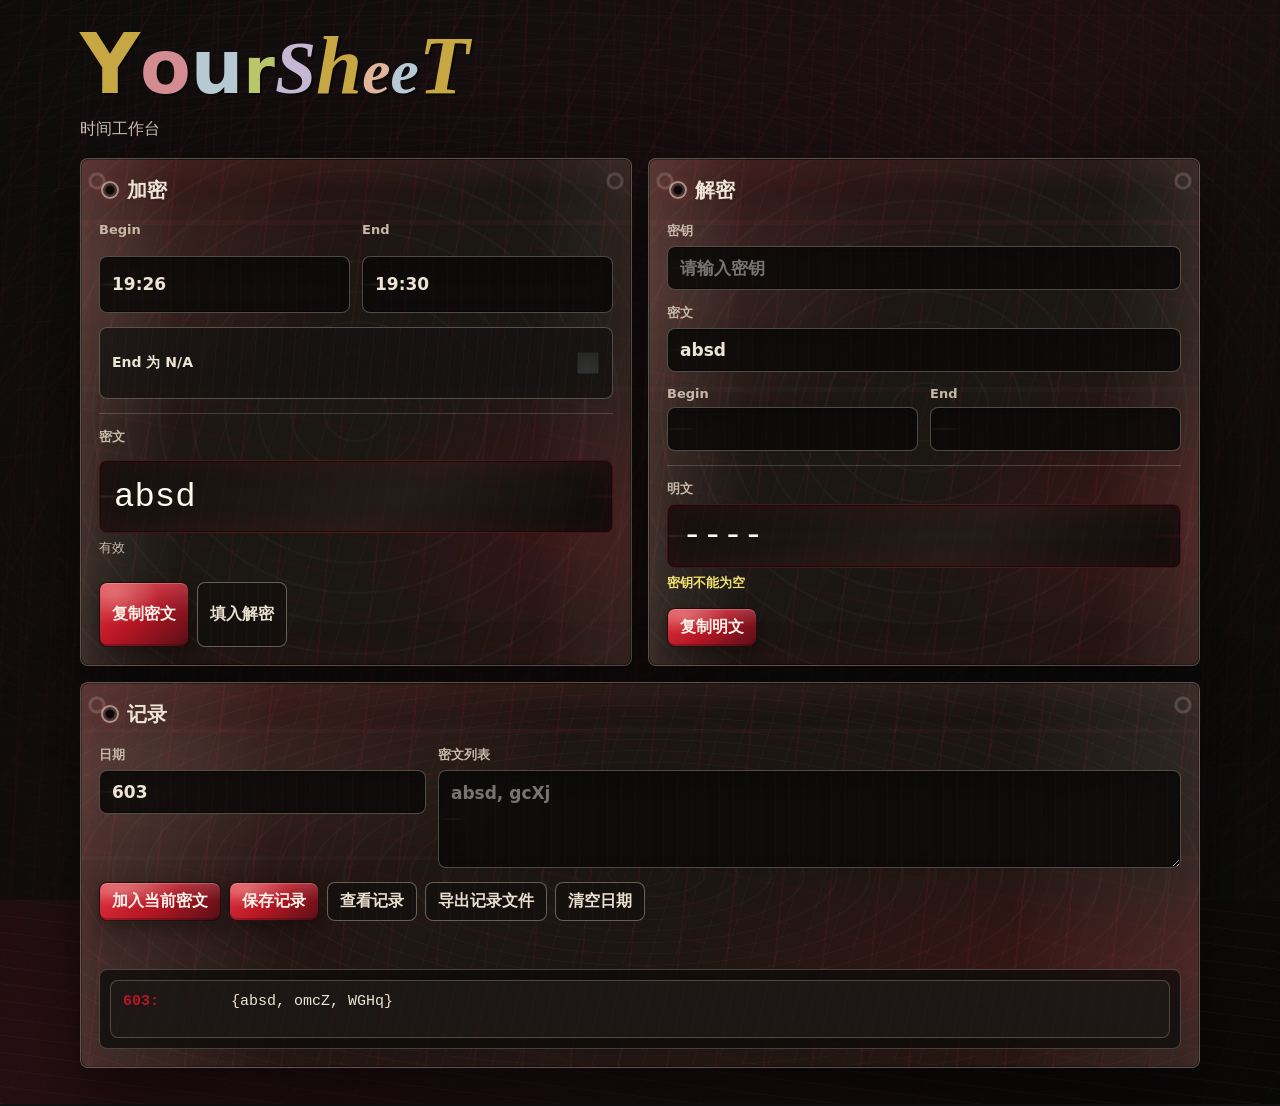
==== commit b995df46: "Adjust brand lettering and update record code" ====
--- a/index.html
+++ b/index.html
@@ -13,7 +13,7 @@
     <header>
       <div class="hero">
         <h1 class="brand" aria-label="YourSheeT">
-          <span class="brand-main"><span class="brand-ochre">Y</span><span class="brand-rose">o</span><span class="brand-sky">u</span><span class="brand-leaf">r</span></span><span class="brand-sheet"><span class="brand-violet">S</span><span class="brand-ochre">h</span><span class="brand-peach">e</span><span class="brand-sky">e</span><span class="brand-ochre">T</span></span>
+          <span class="brand-main"><span class="brand-ochre brand-large">Y</span><span class="brand-rose">o</span><span class="brand-sky">u</span><span class="brand-leaf brand-small">r</span></span><span class="brand-sheet"><span class="brand-violet">S</span><span class="brand-ochre brand-large">h</span><span class="brand-peach brand-small">e</span><span class="brand-sky brand-small">e</span><span class="brand-ochre brand-large">T</span></span>
         </h1>
         <p class="subhead">时间工作台</p>
       </div>
--- a/css/theme.css
+++ b/css/theme.css
@@ -203,6 +203,19 @@
 .brand-violet { color: var(--violet); }
 .brand-peach { color: var(--peach); }
 
+.brand-large,
+.brand-small {
+  display: inline-block;
+}
+
+.brand-large {
+  font-size: 1.12em;
+}
+
+.brand-small {
+  font-size: 0.86em;
+}
+
 .subhead {
   margin: 8px 0 0;
   color: #d2c5b8;
